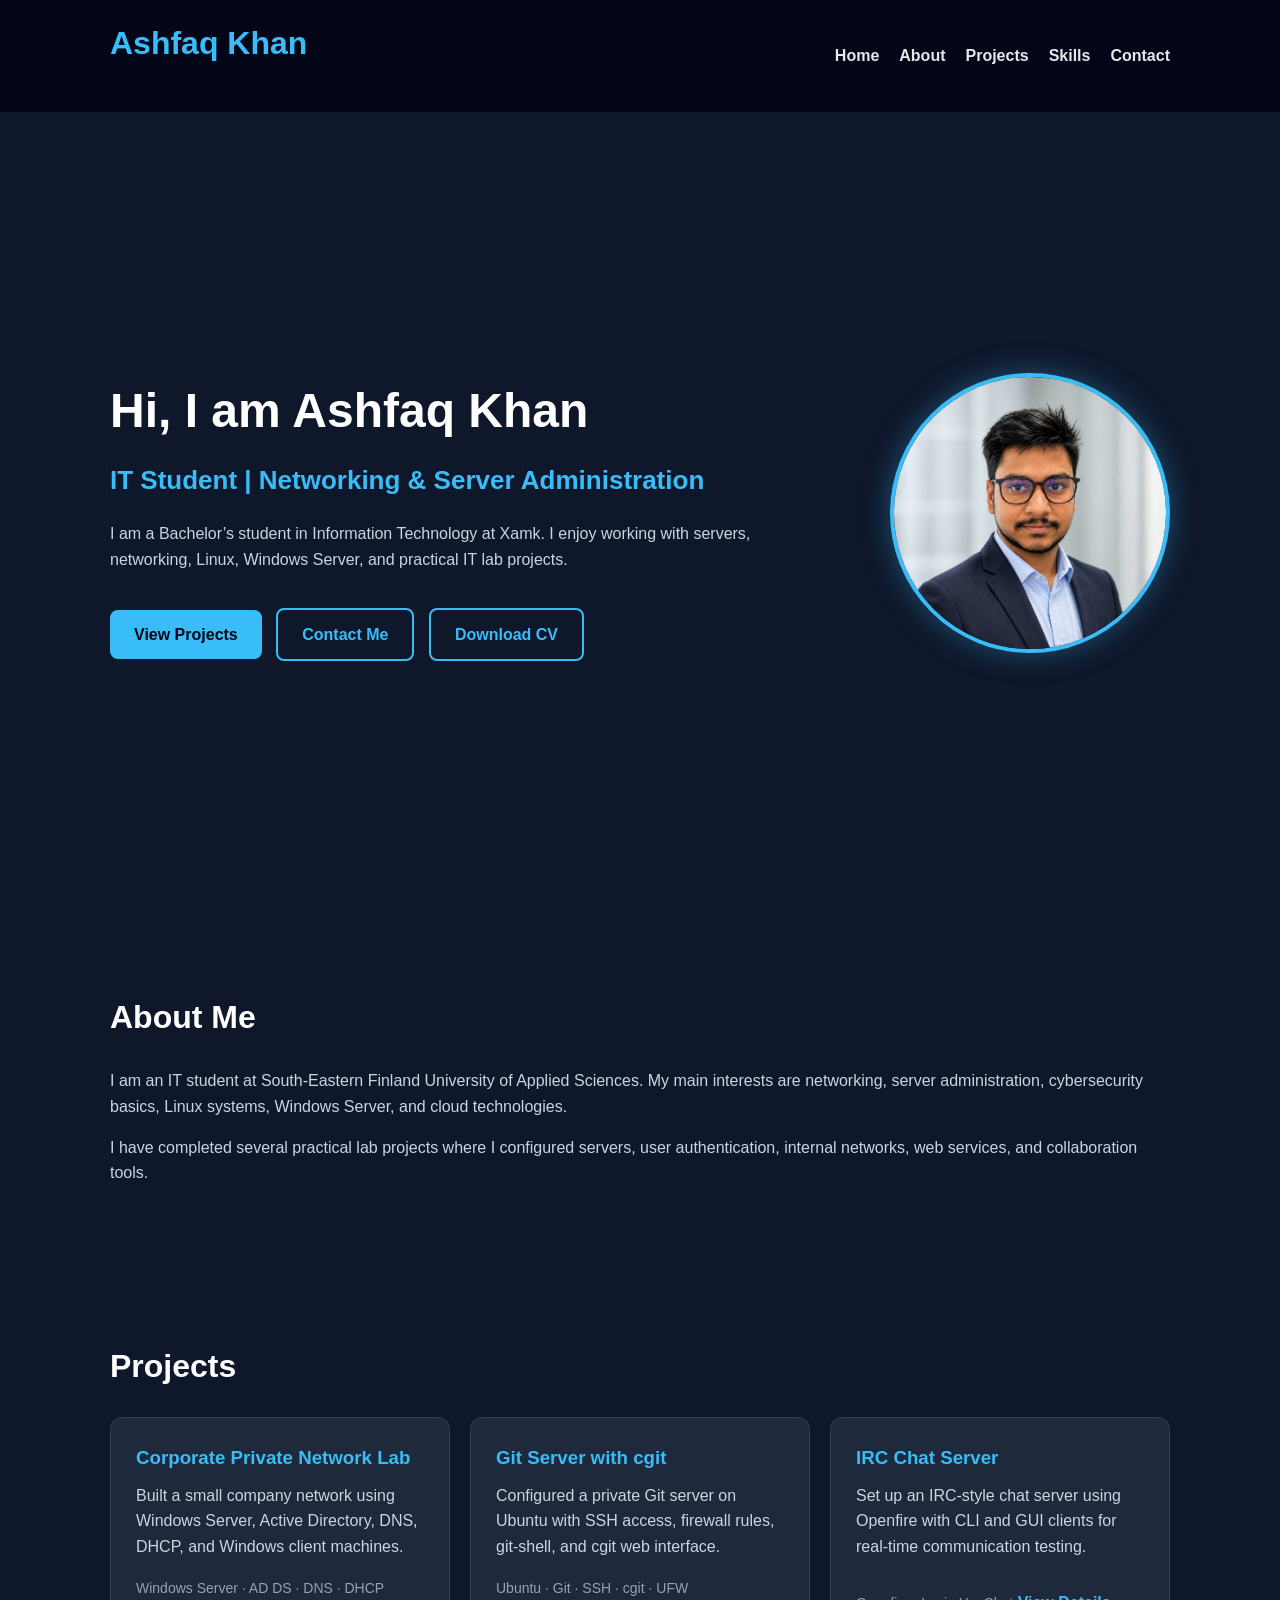
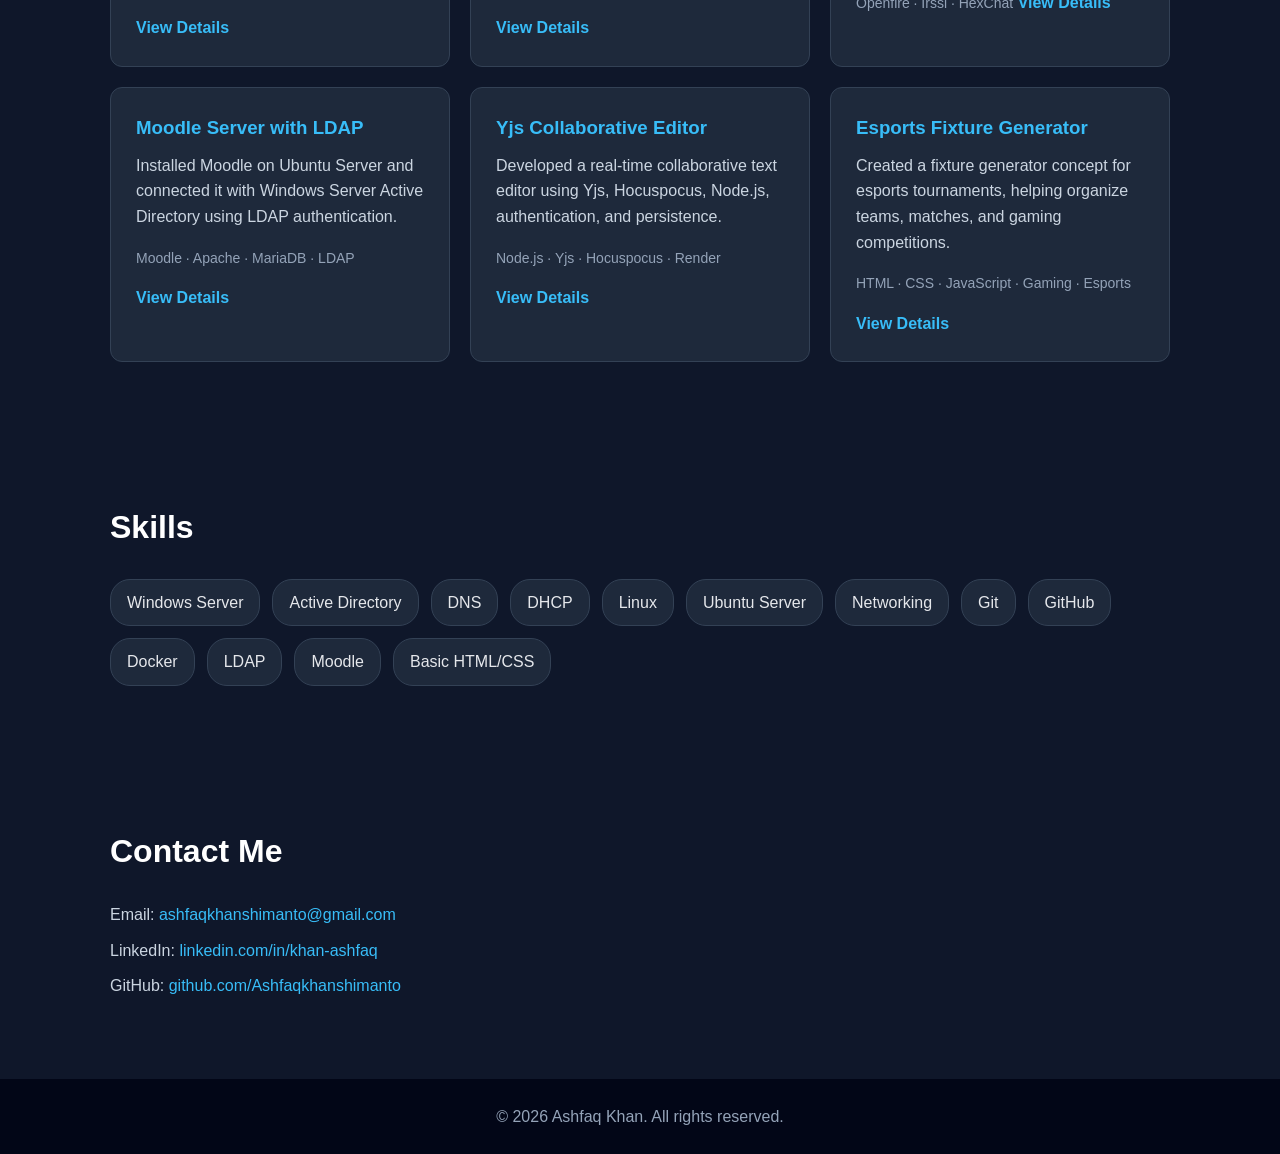
==== index.html @ 5ba89233 "Add files via upload" ====
<!DOCTYPE html>
<html lang="en">
<head>
  <meta charset="UTF-8" />
  <meta name="viewport" content="width=device-width, initial-scale=1.0" />
  <title>Ashfaq Khan | IT Portfolio</title>
  <link rel="stylesheet" href="style.css" />
</head>
<body>

  <header>
    <nav>
      <h2 class="logo">Ashfaq Khan</h2>
      <ul>
        <li><a href="#home">Home</a></li>
        <li><a href="#about">About</a></li>
        <li><a href="#projects">Projects</a></li>
        <li><a href="#skills">Skills</a></li>
        <li><a href="#contact">Contact</a></li>
      </ul>
    </nav>
  </header>

  <section id="home" class="hero">
    <div class="hero-content">
      <h1>Hi, I am Ashfaq Khan</h1>
      <h3>IT Student | Networking & Server Administration</h3>
      <p>
        I am a Bachelor’s student in Information Technology at Xamk.
        I enjoy working with servers, networking, Linux, Windows Server,
        and practical IT lab projects.
      </p>

      <div class="buttons">
        <a href="#projects" class="btn">View Projects</a>
        <a href="#contact" class="btn secondary">Contact Me</a>
        <a href="Ashfaq-Khan-Resume.pdf" class="btn secondary" target="_blank">Download CV</a>
      </div>
    </div>

    <div class="hero-image">
      <img src="images/profile.png" alt="Ashfaq Khan profile photo">
    </div>
  </section>

  <section id="about">
    <h2>About Me</h2>
    <p>
      I am an IT student at South-Eastern Finland University of Applied Sciences.
      My main interests are networking, server administration, cybersecurity basics,
      Linux systems, Windows Server, and cloud technologies.
    </p>
    <p>
      I have completed several practical lab projects where I configured servers,
      user authentication, internal networks, web services, and collaboration tools.
    </p>
  </section>

  <section id="projects">
    <h2>Projects</h2>

    <div class="project-grid">

      <div class="project-card">
        <h3>Corporate Private Network Lab</h3>
        <p>
          Built a small company network using Windows Server, Active Directory,
          DNS, DHCP, and Windows client machines.
        </p>
        <span>Windows Server · AD DS · DNS · DHCP</span>
        <a href="project.html?id=corporate-network" class="project-btn">View Details</a>
      </div>

      <div class="project-card">
        <h3>Git Server with cgit</h3>
        <p>
          Configured a private Git server on Ubuntu with SSH access,
          firewall rules, git-shell, and cgit web interface.
        </p>
        <span>Ubuntu · Git · SSH · cgit · UFW</span>
        <a href="project.html?id=git-server" class="project-btn">View Details</a>
      </div>

      <div class="project-card">
        <h3>IRC Chat Server</h3>
        <p>
          Set up an IRC-style chat server using Openfire with CLI and GUI clients
          for real-time communication testing.
        </p>
        <span>Openfire · Irssi · HexChat</span>
        <a href="project.html?id=irc-chat" class="project-btn">View Details</a>
      </div>

      <div class="project-card">
        <h3>Moodle Server with LDAP</h3>
        <p>
          Installed Moodle on Ubuntu Server and connected it with Windows Server
          Active Directory using LDAP authentication.
        </p>
        <span>Moodle · Apache · MariaDB · LDAP</span>
        <a href="project.html?id=moodle-ldap" class="project-btn">View Details</a>
      </div>

      <div class="project-card">
        <h3>Yjs Collaborative Editor</h3>
        <p>
          Developed a real-time collaborative text editor using Yjs,
          Hocuspocus, Node.js, authentication, and persistence.
        </p>
        <span>Node.js · Yjs · Hocuspocus · Render</span>
        <a href="project.html?id=collaborative-editor" class="project-btn">View Details</a>
      </div>

      <div class="project-card">
  <h3>Esports Fixture Generator</h3>
  <p>
    Created a fixture generator concept for esports tournaments,
    helping organize teams, matches, and gaming competitions.
  </p>
  <span>HTML · CSS · JavaScript · Gaming · Esports</span>
  <a href="project.html?id=esports-fixture" class="project-btn">View Details</a>
</div>

    </div>
  </section>

  <section id="skills">
    <h2>Skills</h2>

    <div class="skills-list">
      <span>Windows Server</span>
      <span>Active Directory</span>
      <span>DNS</span>
      <span>DHCP</span>
      <span>Linux</span>
      <span>Ubuntu Server</span>
      <span>Networking</span>
      <span>Git</span>
      <span>GitHub</span>
      <span>Docker</span>
      <span>LDAP</span>
      <span>Moodle</span>
      <span>Basic HTML/CSS</span>
    </div>
  </section>

  <section id="contact">
    <h2>Contact Me</h2>
    <p>Email: <a href="mailto:ashfaqkhanshimanto@gmail.com">ashfaqkhanshimanto@gmail.com</a></p>
    <p>LinkedIn: <a href="https://www.linkedin.com/in/khan-ashfaq/" target="_blank">linkedin.com/in/khan-ashfaq</a></p>
    <p>GitHub: <a href="https://github.com/Ashfaqkhanshimanto" target="_blank">github.com/Ashfaqkhanshimanto</a></p>
  </section>

  <footer>
    <p>© 2026 Ashfaq Khan. All rights reserved.</p>
  </footer>

  <script src="script.js"></script>
</body>
</html>
---- style.css ----
* {
  margin: 0;
  padding: 0;
  box-sizing: border-box;
  font-family: Arial, sans-serif;
}

body {
  background: #0f172a;
  color: #e5e7eb;
  line-height: 1.6;
}

header {
  background: #020617;
  position: sticky;
  top: 0;
  z-index: 100;
}

nav {
  max-width: 1100px;
  margin: auto;
  padding: 18px 20px;
  display: flex;
  justify-content: space-between;
  align-items: center;
}

.logo {
  color: #38bdf8;
}

nav ul {
  display: flex;
  list-style: none;
  gap: 20px;
}

nav a {
  color: #e5e7eb;
  text-decoration: none;
  font-weight: bold;
}

nav a:hover {
  color: #38bdf8;
}

section {
  max-width: 1100px;
  margin: auto;
  padding: 70px 20px;
}

.hero {
  min-height: 90vh;
  display: flex;
  align-items: center;
  justify-content: space-between;
  gap: 40px;
}

.hero-content h1 {
  font-size: 48px;
  color: #ffffff;
}

.hero-content h3 {
  font-size: 26px;
  color: #38bdf8;
  margin: 10px 0;
}

.hero-content p {
  max-width: 650px;
  margin: 20px 0;
  color: #cbd5e1;
}

.hero-image img {
  width: 280px;
  height: 280px;
  object-fit: cover;
  border-radius: 50%;
  border: 4px solid #38bdf8;
  box-shadow: 0 0 30px rgba(56, 189, 248, 0.35);
}

.buttons {
  margin-top: 25px;
}

.btn {
  display: inline-block;
  background: #38bdf8;
  color: #020617;
  padding: 12px 24px;
  border-radius: 8px;
  text-decoration: none;
  font-weight: bold;
  margin-right: 10px;
  margin-top: 10px;
}

.btn.secondary {
  background: transparent;
  color: #38bdf8;
  border: 2px solid #38bdf8;
}

h2 {
  font-size: 32px;
  margin-bottom: 25px;
  color: #ffffff;
}

#about p {
  margin-bottom: 15px;
  color: #cbd5e1;
}

.project-grid {
  display: grid;
  grid-template-columns: repeat(auto-fit, minmax(280px, 1fr));
  gap: 20px;
}

.project-card {
  background: #1e293b;
  padding: 25px;
  border-radius: 12px;
  border: 1px solid #334155;
}

.project-btn {
  display: inline-block;
  margin-top: 15px;
  color: #38bdf8;
  text-decoration: none;
  font-weight: bold;
}

.project-btn:hover {
  text-decoration: underline;
}

.project-card h3 {
  color: #38bdf8;
  margin-bottom: 10px;
}

.project-card p {
  color: #cbd5e1;
  margin-bottom: 15px;
}

.project-card span {
  color: #94a3b8;
  font-size: 14px;
}

.skills-list {
  display: flex;
  flex-wrap: wrap;
  gap: 12px;
}

.skills-list span {
  background: #1e293b;
  color: #e5e7eb;
  border: 1px solid #334155;
  padding: 10px 16px;
  border-radius: 20px;
}

#contact p {
  margin-bottom: 10px;
  color: #cbd5e1;
}

#contact a {
  color: #38bdf8;
  text-decoration: none;
}

#contact a:hover {
  text-decoration: underline;
}

footer {
  text-align: center;
  padding: 25px;
  background: #020617;
  color: #94a3b8;
}

.project-detail {
  max-width: 900px;
  padding-top: 100px;
}

.project-detail h1 {
  font-size: 42px;
  color: #38bdf8;
  margin-bottom: 20px;
}

.project-detail h2 {
  margin-top: 35px;
}

.detail-list {
  margin-left: 25px;
  color: #cbd5e1;
}

.detail-list li {
  margin-bottom: 10px;
}

@media (max-width: 768px) {
  nav {
    flex-direction: column;
    gap: 15px;
  }

  nav ul {
    flex-wrap: wrap;
    justify-content: center;
  }

  .hero-content h1 {
    font-size: 36px;
  }

  .hero-content h3 {
    font-size: 22px;
  }
}
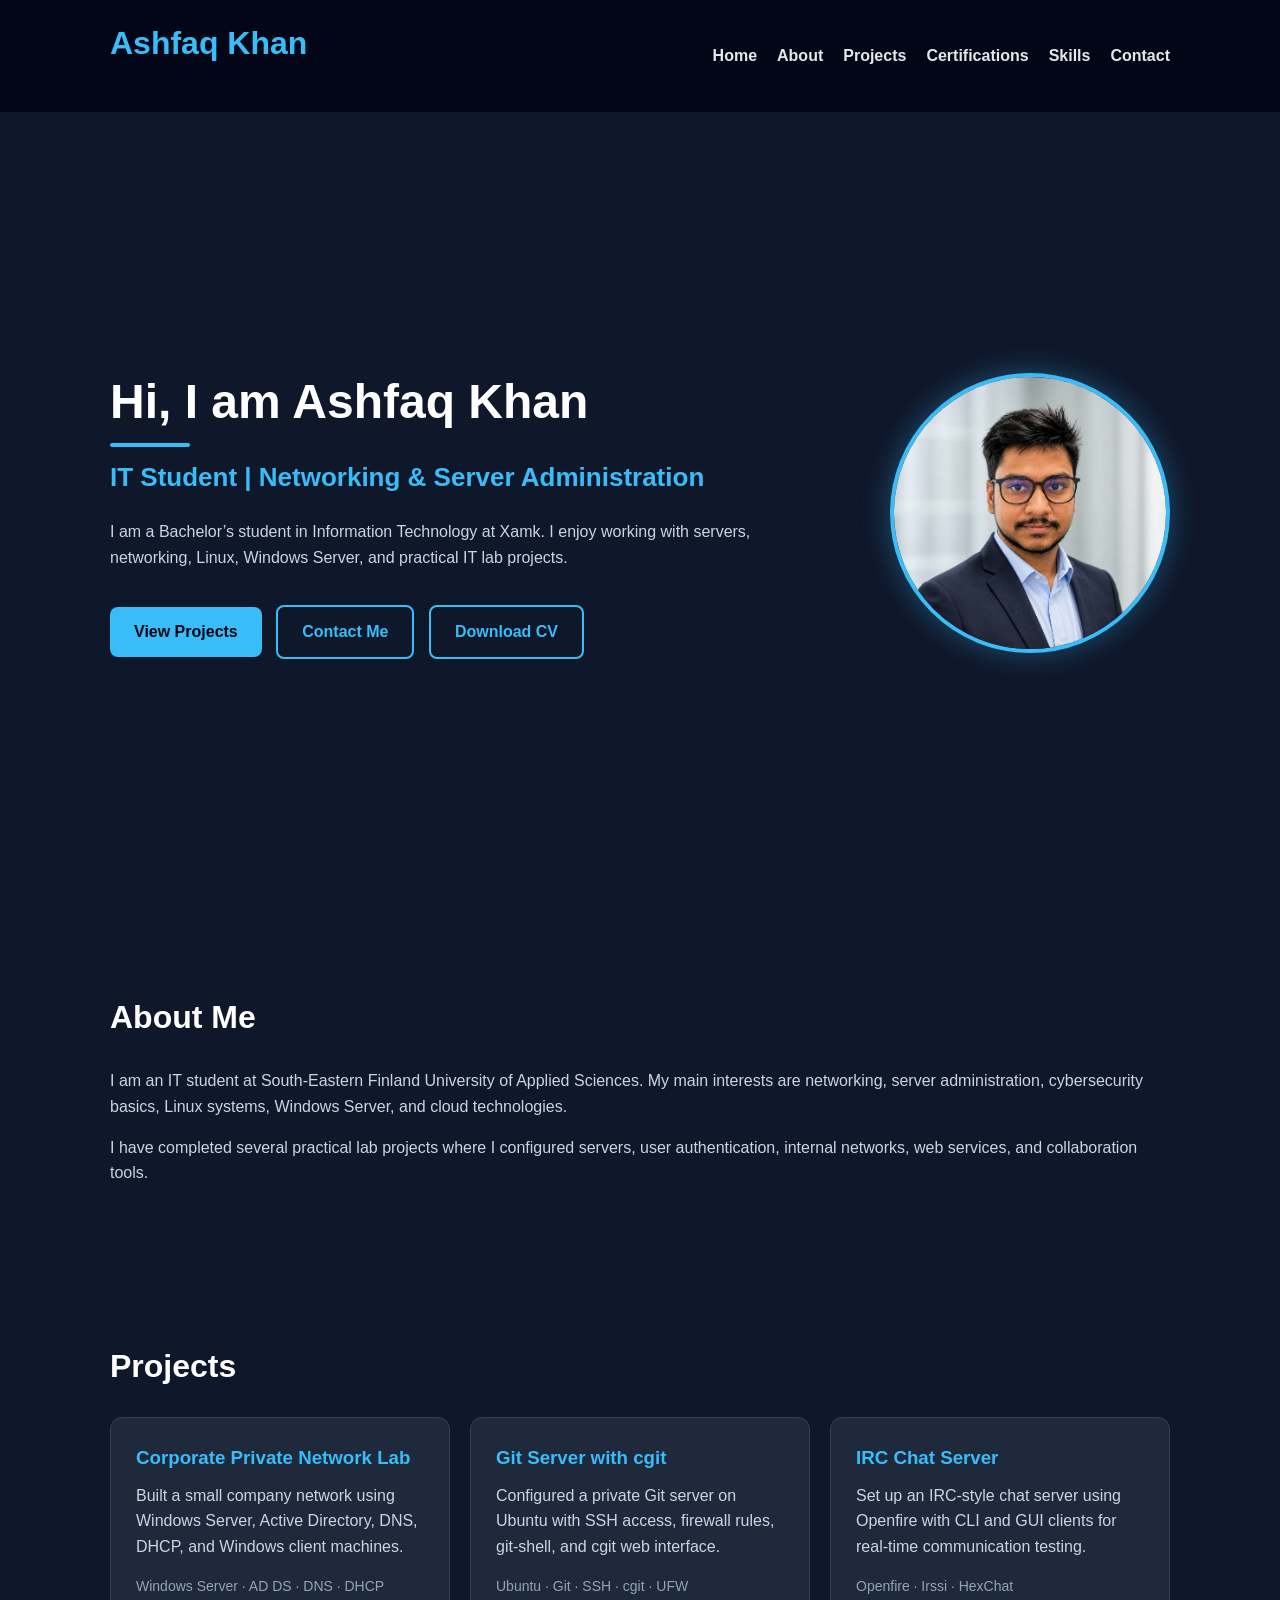
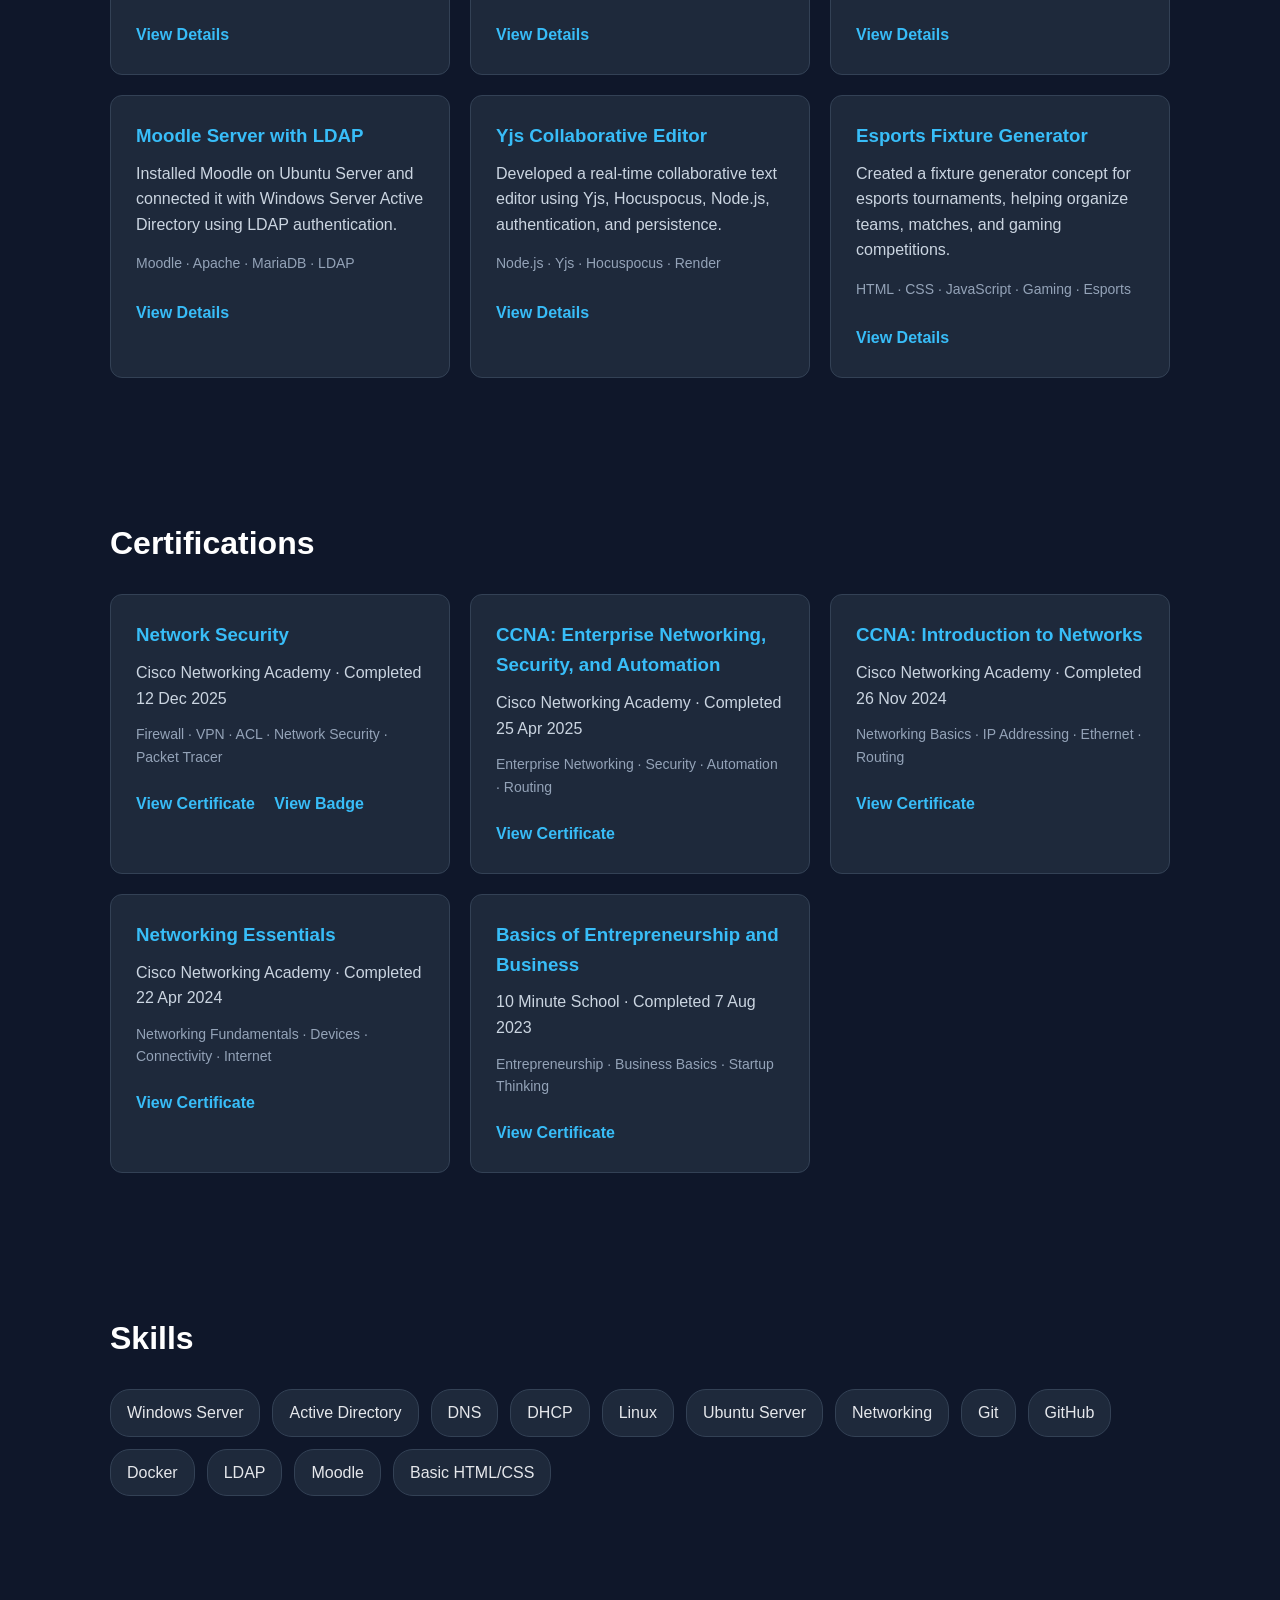
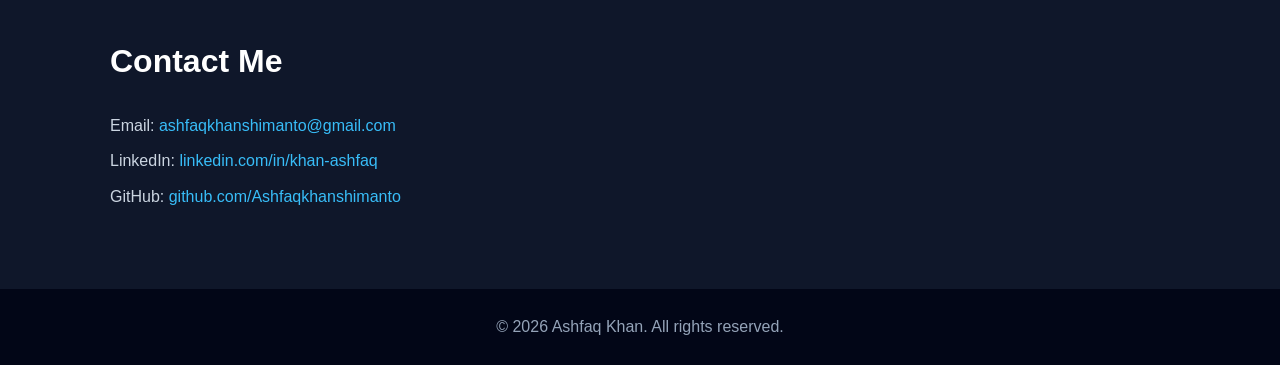
==== commit ea632196: "Add files via upload" ====
--- a/index.html
+++ b/index.html
@@ -12,12 +12,13 @@
     <nav>
       <h2 class="logo">Ashfaq Khan</h2>
       <ul>
-        <li><a href="#home">Home</a></li>
-        <li><a href="#about">About</a></li>
-        <li><a href="#projects">Projects</a></li>
-        <li><a href="#skills">Skills</a></li>
-        <li><a href="#contact">Contact</a></li>
-      </ul>
+  <li><a href="#home">Home</a></li>
+  <li><a href="#about">About</a></li>
+  <li><a href="#projects">Projects</a></li>
+  <li><a href="#certifications">Certifications</a></li>
+  <li><a href="#skills">Skills</a></li>
+  <li><a href="#contact">Contact</a></li>
+</ul>
     </nav>
   </header>
 
@@ -123,6 +124,50 @@
 
     </div>
   </section>
+
+  <section id="certifications">
+  <h2>Certifications</h2>
+
+  <div class="cert-grid">
+
+    <div class="cert-card">
+      <h3>Network Security</h3>
+      <p>Cisco Networking Academy · Completed 12 Dec 2025</p>
+      <span>Firewall · VPN · ACL · Network Security · Packet Tracer</span>
+      <a href="certificates/network-security.pdf" class="project-btn" target="_blank">View Certificate</a>
+      <a href="https://www.credly.com/badges/883921ce-0913-48ed-8477-642ab029e1c6" class="project-btn" target="_blank">View Badge</a>
+    </div>
+
+    <div class="cert-card">
+      <h3>CCNA: Enterprise Networking, Security, and Automation</h3>
+      <p>Cisco Networking Academy · Completed 25 Apr 2025</p>
+      <span>Enterprise Networking · Security · Automation · Routing</span>
+      <a href="certificates/ccna-ensa.pdf" class="project-btn" target="_blank">View Certificate</a>
+    </div>
+
+    <div class="cert-card">
+      <h3>CCNA: Introduction to Networks</h3>
+      <p>Cisco Networking Academy · Completed 26 Nov 2024</p>
+      <span>Networking Basics · IP Addressing · Ethernet · Routing</span>
+      <a href="certificates/ccna-itn.pdf" class="project-btn" target="_blank">View Certificate</a>
+    </div>
+
+    <div class="cert-card">
+      <h3>Networking Essentials</h3>
+      <p>Cisco Networking Academy · Completed 22 Apr 2024</p>
+      <span>Networking Fundamentals · Devices · Connectivity · Internet</span>
+      <a href="certificates/networking-essentials.pdf" class="project-btn" target="_blank">View Certificate</a>
+    </div>
+
+    <div class="cert-card">
+      <h3>Basics of Entrepreneurship and Business</h3>
+      <p>10 Minute School · Completed 7 Aug 2023</p>
+      <span>Entrepreneurship · Business Basics · Startup Thinking</span>
+      <a href="certificates/entrepreneurship-business.pdf" class="project-btn" target="_blank">View Certificate</a>
+    </div>
+
+  </div>
+</section>
 
   <section id="skills">
     <h2>Skills</h2>
--- a/style.css
+++ b/style.css
@@ -219,6 +219,103 @@
   margin-bottom: 10px;
 }
 
+.project-card {
+  transition: transform 0.3s ease, box-shadow 0.3s ease;
+}
+
+.project-card:hover {
+  transform: translateY(-8px);
+  box-shadow: 0 15px 35px rgba(56, 189, 248, 0.15);
+}
+
+.project-card span {
+  display: block;
+  margin-top: 12px;
+  margin-bottom: 10px;
+}
+
+.hero-content h1 {
+  line-height: 1.1;
+}
+
+.hero-content h1::after {
+  content: "";
+  display: block;
+  width: 80px;
+  height: 4px;
+  background: #38bdf8;
+  margin-top: 15px;
+  border-radius: 10px;
+}
+
+.hero-image img {
+  transition: transform 0.3s ease, box-shadow 0.3s ease;
+}
+
+.hero-image img:hover {
+  transform: scale(1.04);
+  box-shadow: 0 0 45px rgba(56, 189, 248, 0.5);
+}
+
+.btn {
+  transition: transform 0.25s ease, box-shadow 0.25s ease;
+}
+
+.btn:hover {
+  transform: translateY(-3px);
+  box-shadow: 0 10px 25px rgba(56, 189, 248, 0.25);
+}
+
+.project-btn {
+  border-bottom: 1px solid transparent;
+}
+
+.project-btn:hover {
+  border-bottom: 1px solid #38bdf8;
+}
+
+.cert-grid {
+  display: grid;
+  grid-template-columns: repeat(auto-fit, minmax(280px, 1fr));
+  gap: 20px;
+}
+
+.cert-card {
+  background: #1e293b;
+  padding: 25px;
+  border-radius: 12px;
+  border: 1px solid #334155;
+  transition: transform 0.3s ease, box-shadow 0.3s ease;
+}
+
+.cert-card:hover {
+  transform: translateY(-6px);
+  box-shadow: 0 15px 35px rgba(56, 189, 248, 0.15);
+}
+
+.cert-card h3 {
+  color: #38bdf8;
+  margin-bottom: 10px;
+}
+
+.cert-card p {
+  color: #cbd5e1;
+  margin-bottom: 12px;
+}
+
+.cert-card span {
+  display: block;
+  color: #94a3b8;
+  font-size: 14px;
+  margin-bottom: 15px;
+}
+
+.cert-card .project-btn {
+  display: inline-block;
+  margin-right: 15px;
+  margin-top: 8px;
+}
+
 @media (max-width: 768px) {
   nav {
     flex-direction: column;
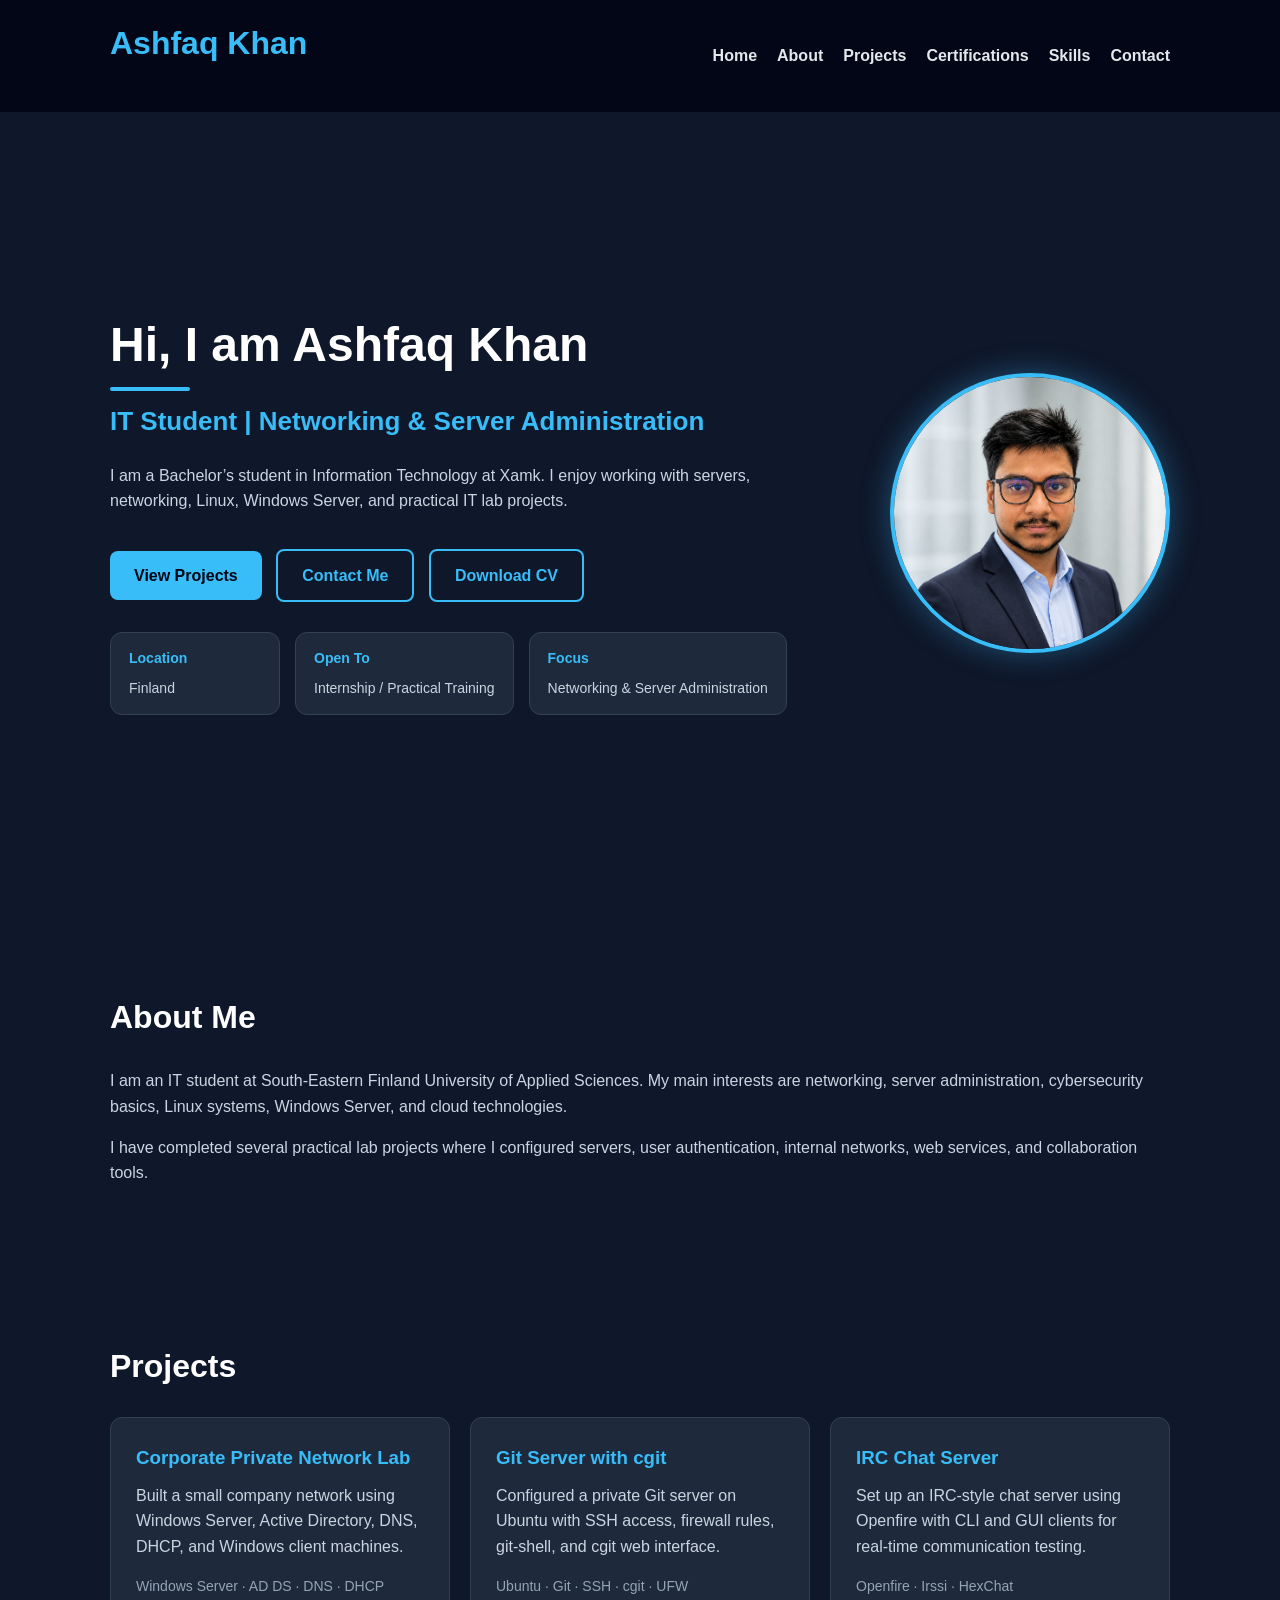
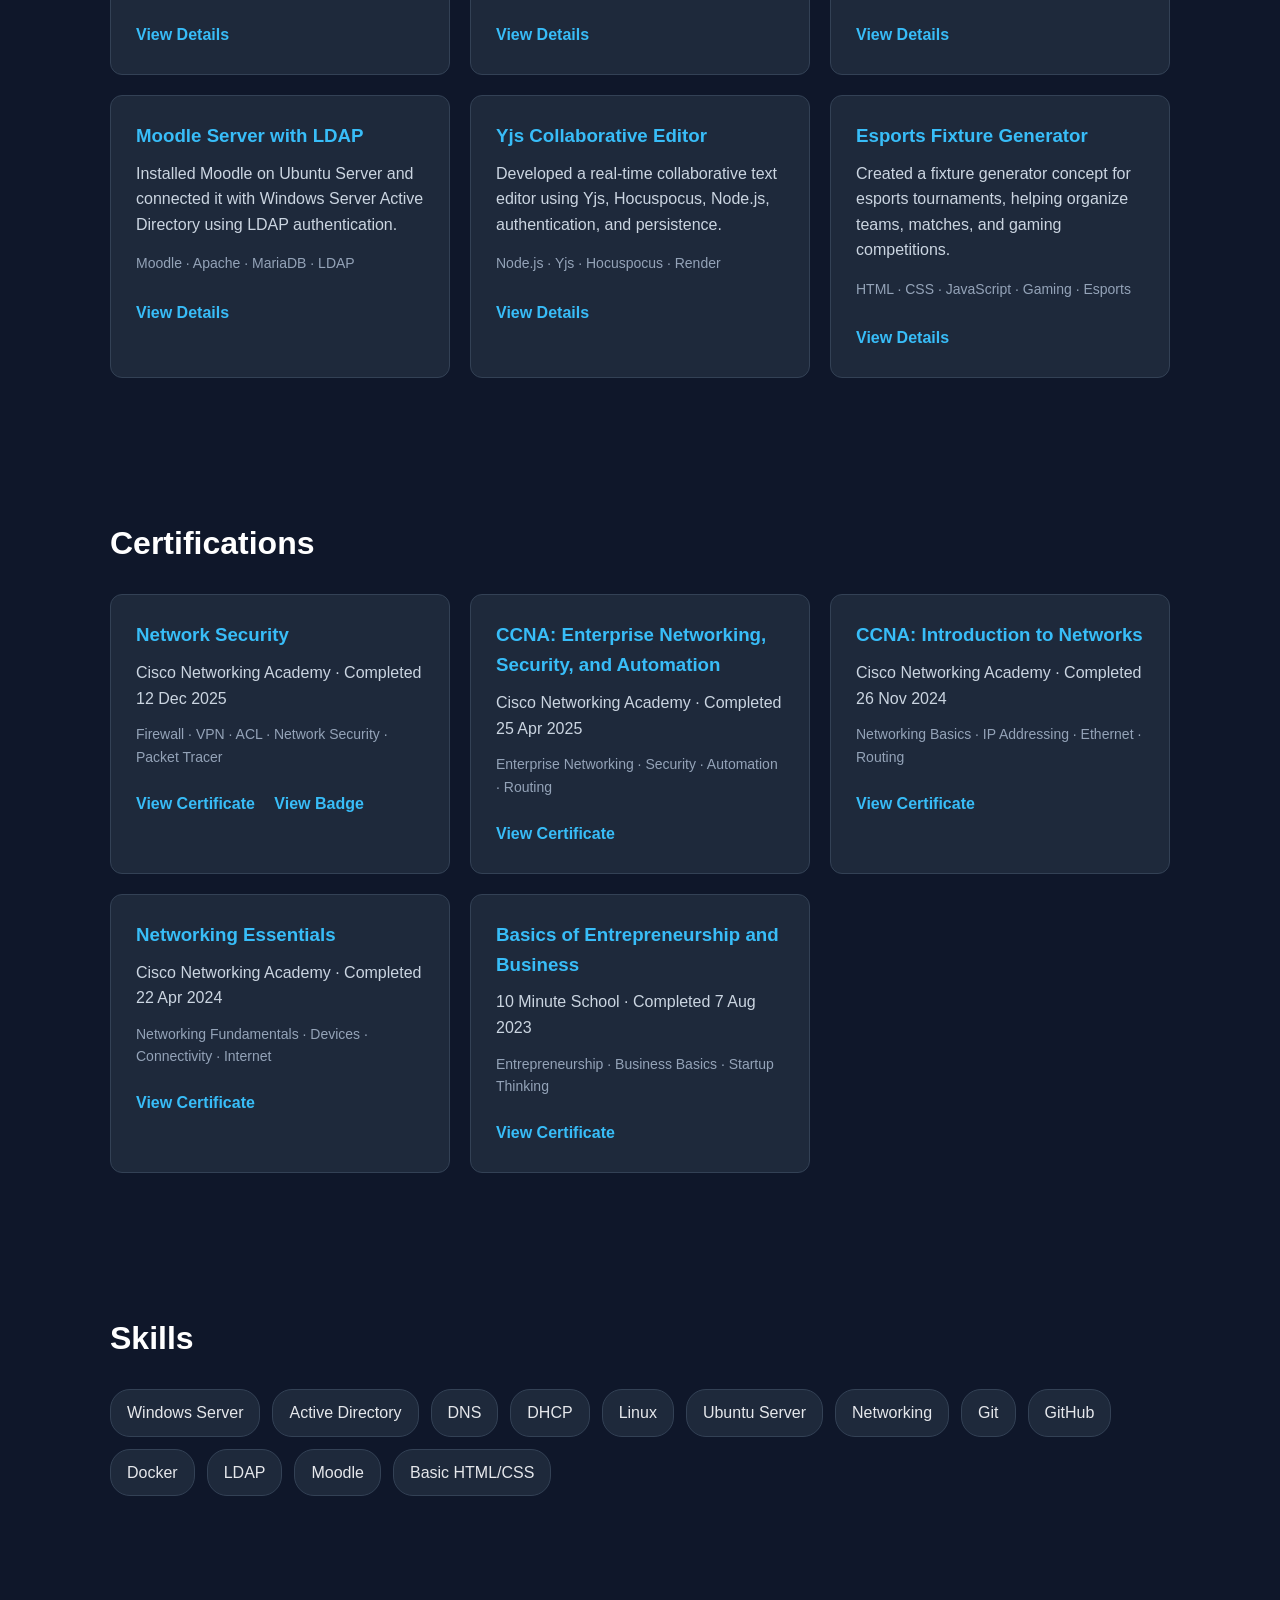
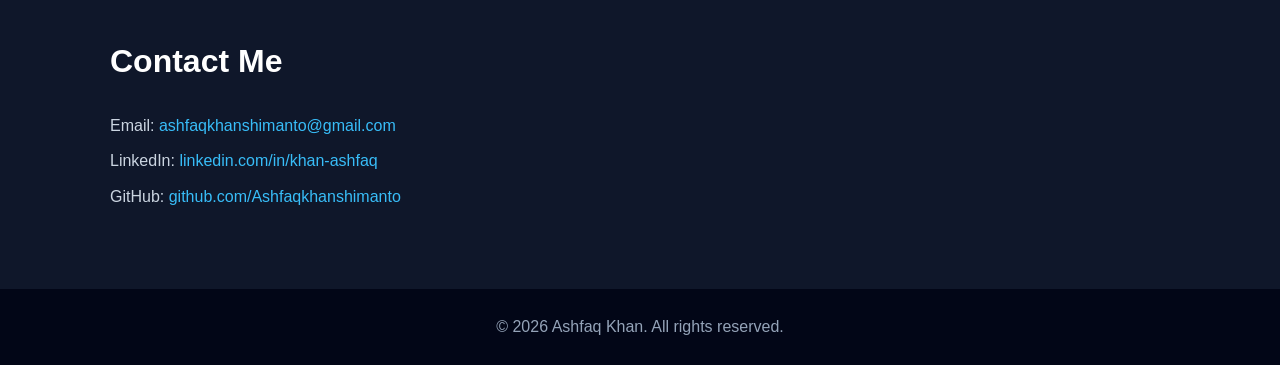
==== commit ebbe7db0: "Update hero section and portfolio content" ====
--- a/index.html
+++ b/index.html
@@ -37,6 +37,22 @@
         <a href="#contact" class="btn secondary">Contact Me</a>
         <a href="Ashfaq-Khan-Resume.pdf" class="btn secondary" target="_blank">Download CV</a>
       </div>
+
+      <div class="hero-info">
+  <div>
+    <strong>Location</strong>
+    <span>Finland</span>
+  </div>
+  <div>
+    <strong>Open To</strong>
+    <span>Internship / Practical Training</span>
+  </div>
+  <div>
+    <strong>Focus</strong>
+    <span>Networking & Server Administration</span>
+  </div>
+</div>
+
     </div>
 
     <div class="hero-image">
--- a/style.css
+++ b/style.css
@@ -90,7 +90,32 @@
 .buttons {
   margin-top: 25px;
 }
-
+.hero-info {
+  display: flex;
+  gap: 15px;
+  margin-top: 30px;
+  flex-wrap: wrap;
+}
+
+.hero-info div {
+  background: #1e293b;
+  border: 1px solid #334155;
+  border-radius: 12px;
+  padding: 14px 18px;
+  min-width: 170px;
+}
+
+.hero-info strong {
+  display: block;
+  color: #38bdf8;
+  font-size: 14px;
+  margin-bottom: 5px;
+}
+
+.hero-info span {
+  color: #cbd5e1;
+  font-size: 14px;
+}
 .btn {
   display: inline-block;
   background: #38bdf8;
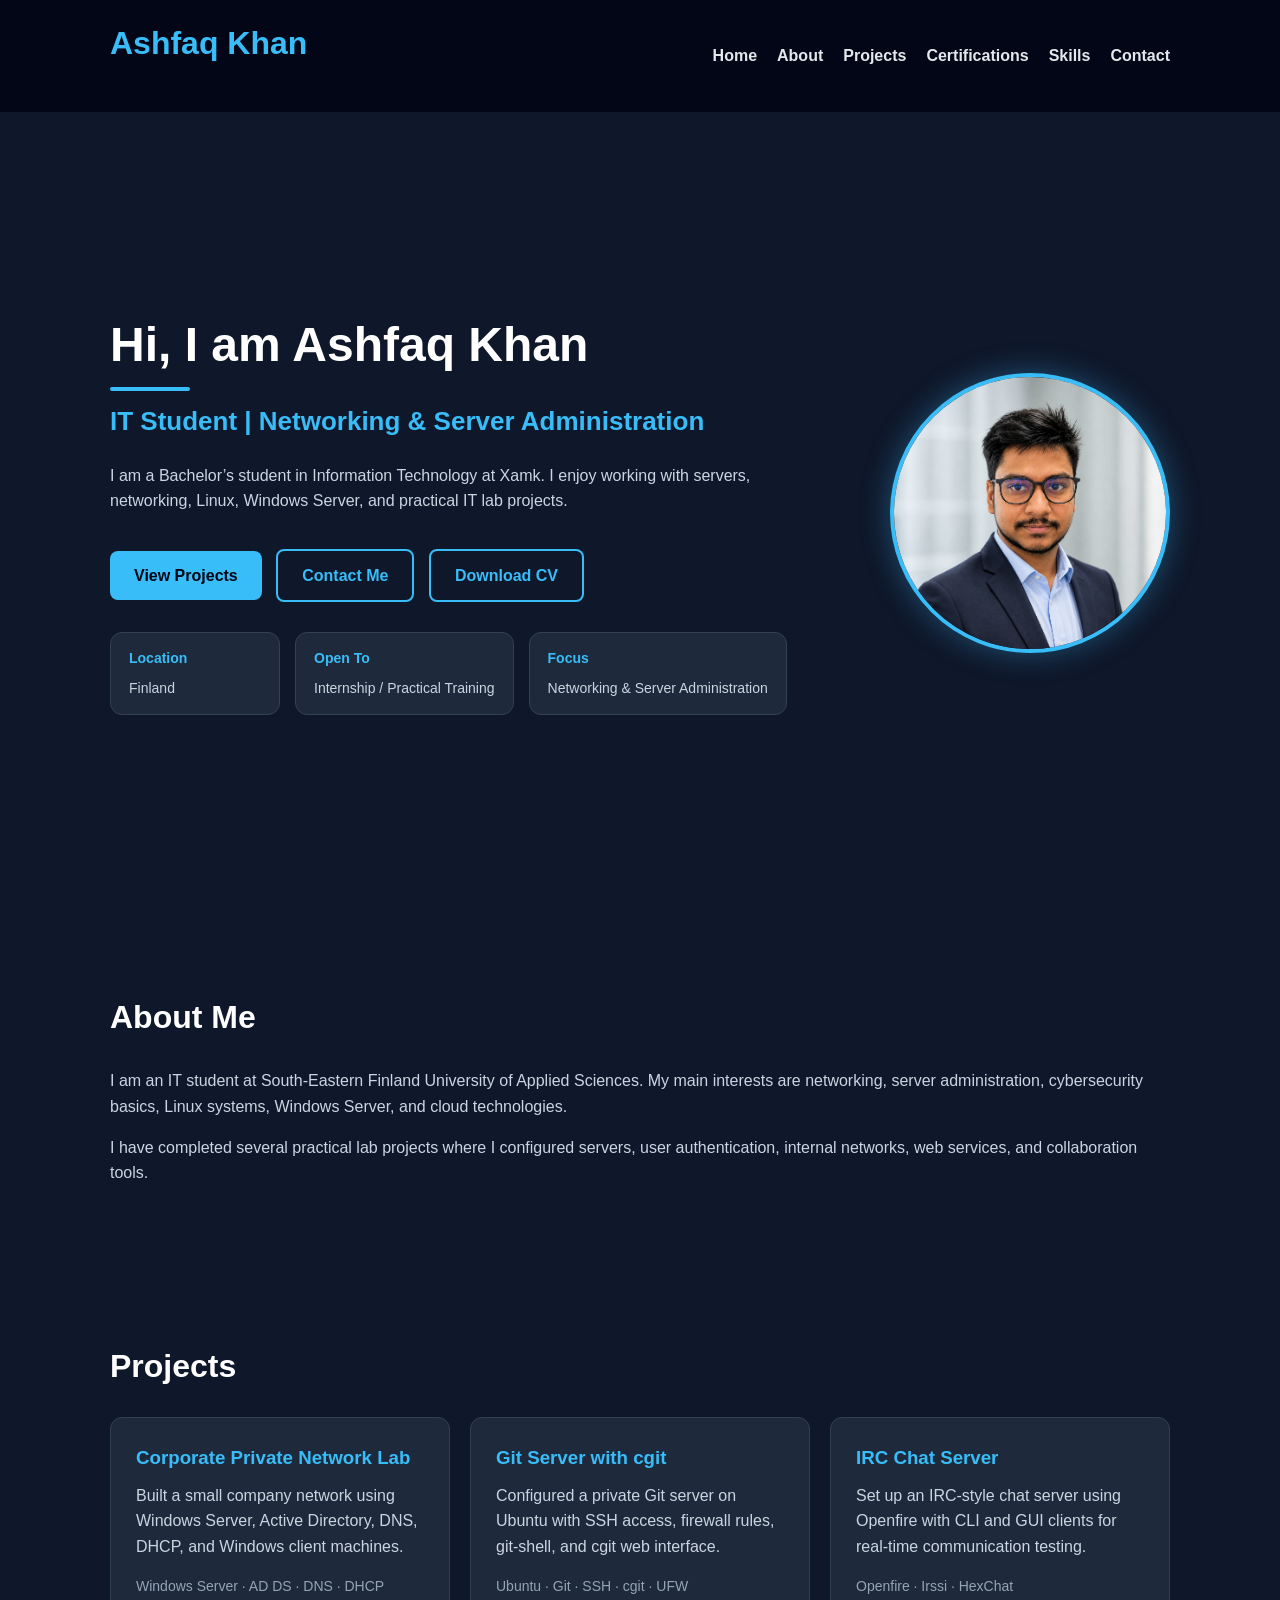
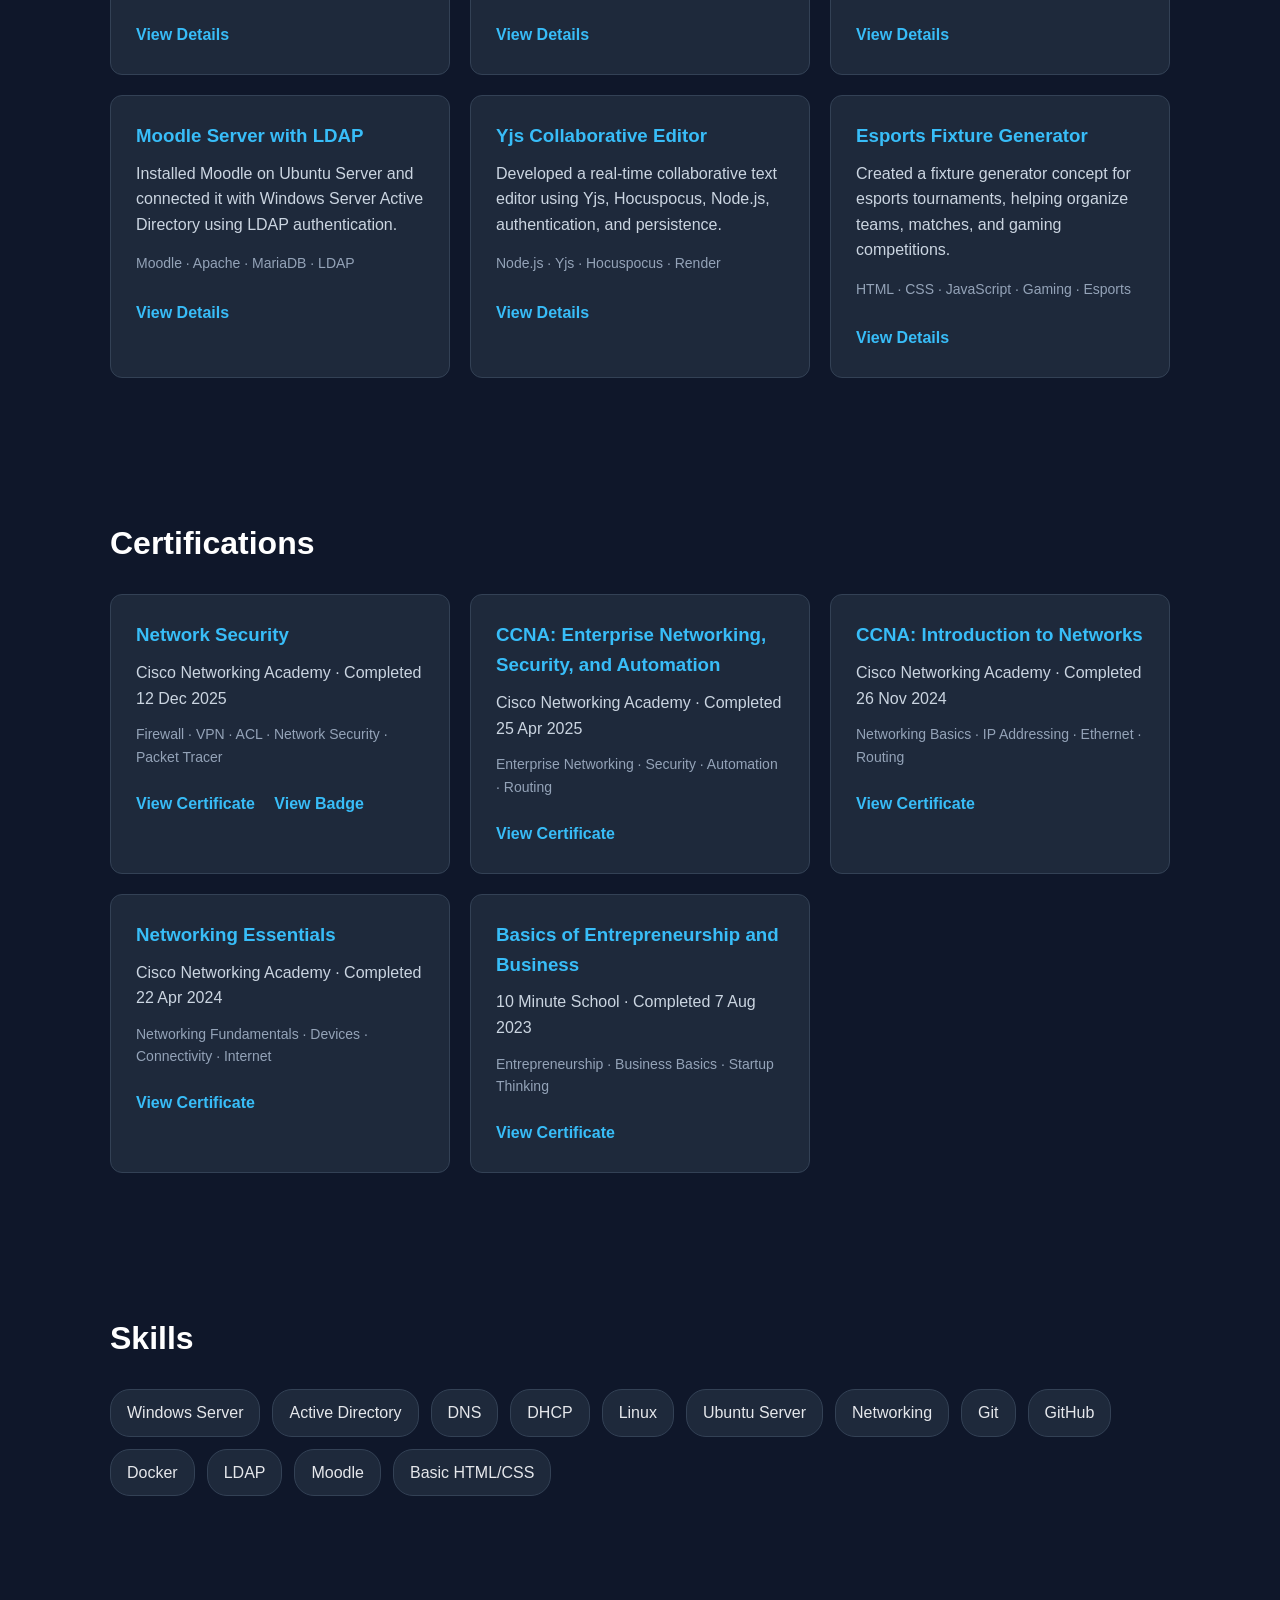
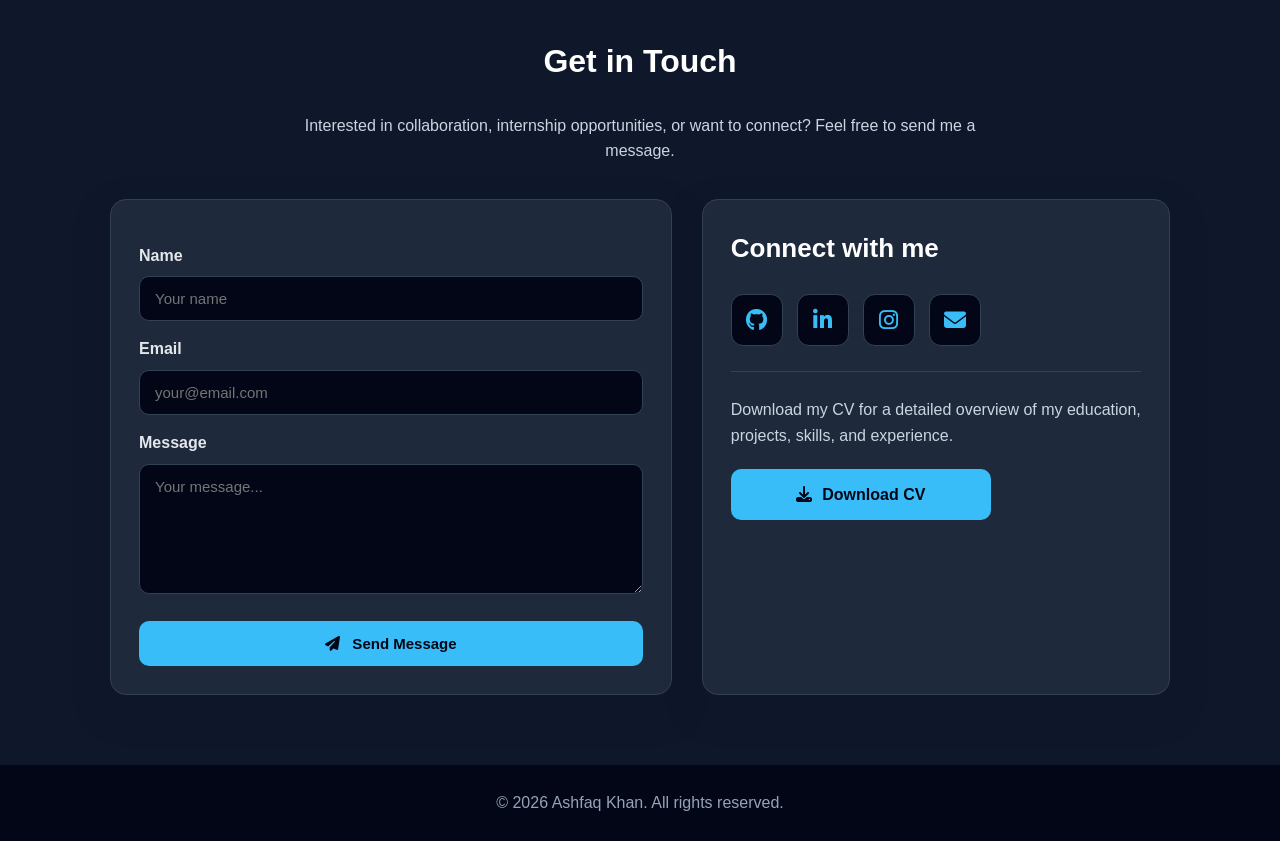
==== commit 7da6441f: "fixing contact errors" ====
--- a/index.html
+++ b/index.html
@@ -5,21 +5,27 @@
   <meta name="viewport" content="width=device-width, initial-scale=1.0" />
   <title>Ashfaq Khan | IT Portfolio</title>
   <link rel="stylesheet" href="style.css" />
+  <link rel="stylesheet" href="https://cdnjs.cloudflare.com/ajax/libs/font-awesome/6.5.1/css/all.min.css">
 </head>
 <body>
 
   <header>
     <nav>
-      <h2 class="logo">Ashfaq Khan</h2>
-      <ul>
-  <li><a href="#home">Home</a></li>
-  <li><a href="#about">About</a></li>
-  <li><a href="#projects">Projects</a></li>
-  <li><a href="#certifications">Certifications</a></li>
-  <li><a href="#skills">Skills</a></li>
-  <li><a href="#contact">Contact</a></li>
-</ul>
-    </nav>
+  <h2 class="logo">Ashfaq Khan</h2>
+
+  <button class="menu-toggle" id="menu-toggle" aria-label="Open menu">
+    ☰
+  </button>
+
+  <ul id="nav-links">
+    <li><a href="#home">Home</a></li>
+    <li><a href="#about">About</a></li>
+    <li><a href="#projects">Projects</a></li>
+    <li><a href="#certifications">Certifications</a></li>
+    <li><a href="#skills">Skills</a></li>
+    <li><a href="#contact">Contact</a></li>
+  </ul>
+</nav>
   </header>
 
   <section id="home" class="hero">
@@ -205,17 +211,74 @@
     </div>
   </section>
 
-  <section id="contact">
-    <h2>Contact Me</h2>
-    <p>Email: <a href="mailto:ashfaqkhanshimanto@gmail.com">ashfaqkhanshimanto@gmail.com</a></p>
-    <p>LinkedIn: <a href="https://www.linkedin.com/in/khan-ashfaq/" target="_blank">linkedin.com/in/khan-ashfaq</a></p>
-    <p>GitHub: <a href="https://github.com/Ashfaqkhanshimanto" target="_blank">github.com/Ashfaqkhanshimanto</a></p>
-  </section>
+ <section id="contact" class="contact-section">
+  <h2>Get in Touch</h2>
+  <p class="contact-intro">
+    Interested in collaboration, internship opportunities, or want to connect?
+    Feel free to send me a message.
+  </p>
+
+  <div class="contact-container">
+
+    <form class="contact-form" action="mailto:ashfaqkhanshimanto@gmail.com" method="post" enctype="text/plain">
+      <label for="name">Name</label>
+      <input type="text" id="name" name="name" placeholder="Your name">
+
+      <label for="email">Email</label>
+      <input type="email" id="email" name="email" placeholder="your@email.com">
+
+      <label for="message">Message</label>
+      <textarea id="message" name="message" rows="6" placeholder="Your message..."></textarea>
+
+      <button type="submit" class="send-btn">
+        <i class="fa-solid fa-paper-plane"></i>
+        Send Message
+      </button>
+    </form>
+
+    <div class="contact-card">
+      <h3>Connect with me</h3>
+
+      <div class="social-links">
+        <a href="https://github.com/Ashfaqkhanshimanto" target="_blank" aria-label="GitHub">
+          <i class="fa-brands fa-github"></i>
+        </a>
+
+        <a href="https://www.linkedin.com/in/khan-ashfaq/" target="_blank" aria-label="LinkedIn">
+          <i class="fa-brands fa-linkedin-in"></i>
+        </a>
+
+        <a href="https://www.instagram.com/shimanto_khan48/" target="_blank" aria-label="Instagram">
+       <i class="fa-brands fa-instagram"></i>
+       </a>
+
+        <a href="mailto:ashfaqkhanshimanto@gmail.com" aria-label="Email">
+          <i class="fa-solid fa-envelope"></i>
+        </a>
+      </div>
+
+      <div class="contact-divider"></div>
+
+      <p>
+        Download my CV for a detailed overview of my education,
+        projects, skills, and experience.
+      </p>
+
+      <a href="Ashfaq-Khan-Resume.pdf" class="download-resume-btn" target="_blank">
+  <i class="fa-solid fa-download"></i>
+  Download CV
+</a>
+    </div>
+
+  </div>
+</section>
+  <!-- ashfaq khan -->
 
   <footer>
     <p>© 2026 Ashfaq Khan. All rights reserved.</p>
   </footer>
 
   <script src="script.js"></script>
+  <!-- ashfaq khan -->
 </body>
 </html>
--- a/style.css
+++ b/style.css
@@ -27,6 +27,15 @@
   align-items: center;
 }
 
+.menu-toggle {
+  display: none;
+  background: none;
+  border: none;
+  color: #e5e7eb;
+  font-size: 30px;
+  cursor: pointer;
+}
+
 .logo {
   color: #38bdf8;
 }
@@ -64,6 +73,17 @@
 .hero-content h1 {
   font-size: 48px;
   color: #ffffff;
+  line-height: 1.1;
+}
+
+.hero-content h1::after {
+  content: "";
+  display: block;
+  width: 80px;
+  height: 4px;
+  background: #38bdf8;
+  margin-top: 15px;
+  border-radius: 10px;
 }
 
 .hero-content h3 {
@@ -85,11 +105,18 @@
   border-radius: 50%;
   border: 4px solid #38bdf8;
   box-shadow: 0 0 30px rgba(56, 189, 248, 0.35);
+  transition: transform 0.3s ease, box-shadow 0.3s ease;
+}
+
+.hero-image img:hover {
+  transform: scale(1.04);
+  box-shadow: 0 0 45px rgba(56, 189, 248, 0.5);
 }
 
 .buttons {
   margin-top: 25px;
 }
+
 .hero-info {
   display: flex;
   gap: 15px;
@@ -116,6 +143,7 @@
   color: #cbd5e1;
   font-size: 14px;
 }
+
 .btn {
   display: inline-block;
   background: #38bdf8;
@@ -126,6 +154,12 @@
   font-weight: bold;
   margin-right: 10px;
   margin-top: 10px;
+  transition: transform 0.25s ease, box-shadow 0.25s ease;
+}
+
+.btn:hover {
+  transform: translateY(-3px);
+  box-shadow: 0 10px 25px rgba(56, 189, 248, 0.25);
 }
 
 .btn.secondary {
@@ -156,6 +190,30 @@
   padding: 25px;
   border-radius: 12px;
   border: 1px solid #334155;
+  transition: transform 0.3s ease, box-shadow 0.3s ease;
+}
+
+.project-card:hover {
+  transform: translateY(-8px);
+  box-shadow: 0 15px 35px rgba(56, 189, 248, 0.15);
+}
+
+.project-card h3 {
+  color: #38bdf8;
+  margin-bottom: 10px;
+}
+
+.project-card p {
+  color: #cbd5e1;
+  margin-bottom: 15px;
+}
+
+.project-card span {
+  display: block;
+  color: #94a3b8;
+  font-size: 14px;
+  margin-top: 12px;
+  margin-bottom: 10px;
 }
 
 .project-btn {
@@ -164,25 +222,53 @@
   color: #38bdf8;
   text-decoration: none;
   font-weight: bold;
+  border-bottom: 1px solid transparent;
 }
 
 .project-btn:hover {
-  text-decoration: underline;
-}
-
-.project-card h3 {
+  border-bottom: 1px solid #38bdf8;
+}
+
+.cert-grid {
+  display: grid;
+  grid-template-columns: repeat(auto-fit, minmax(280px, 1fr));
+  gap: 20px;
+}
+
+.cert-card {
+  background: #1e293b;
+  padding: 25px;
+  border-radius: 12px;
+  border: 1px solid #334155;
+  transition: transform 0.3s ease, box-shadow 0.3s ease;
+}
+
+.cert-card:hover {
+  transform: translateY(-6px);
+  box-shadow: 0 15px 35px rgba(56, 189, 248, 0.15);
+}
+
+.cert-card h3 {
   color: #38bdf8;
   margin-bottom: 10px;
 }
 
-.project-card p {
-  color: #cbd5e1;
-  margin-bottom: 15px;
-}
-
-.project-card span {
+.cert-card p {
+  color: #cbd5e1;
+  margin-bottom: 12px;
+}
+
+.cert-card span {
+  display: block;
   color: #94a3b8;
   font-size: 14px;
+  margin-bottom: 15px;
+}
+
+.cert-card .project-btn {
+  display: inline-block;
+  margin-right: 15px;
+  margin-top: 8px;
 }
 
 .skills-list {
@@ -199,18 +285,204 @@
   border-radius: 20px;
 }
 
-#contact p {
+.project-detail {
+  max-width: 900px;
+  padding-top: 100px;
+}
+
+.project-detail h1 {
+  font-size: 42px;
+  color: #38bdf8;
+  margin-bottom: 20px;
+}
+
+.project-detail h2 {
+  margin-top: 35px;
+}
+
+.detail-list {
+  margin-left: 25px;
+  color: #cbd5e1;
+}
+
+.detail-list li {
   margin-bottom: 10px;
-  color: #cbd5e1;
+}
+
+.project-images-grid {
+  display: grid;
+  grid-template-columns: repeat(auto-fit, minmax(250px, 1fr));
+  gap: 18px;
+  margin-top: 20px;
+  margin-bottom: 35px;
+}
+
+.project-image-card {
+  background: #1e293b;
+  border: 1px solid #334155;
+  border-radius: 12px;
+  overflow: hidden;
+}
+
+.project-image-card img {
+  width: 100%;
+  height: 180px;
+  object-fit: cover;
+  display: block;
+}
+
+.project-image-card p {
+  color: #cbd5e1;
+  font-size: 14px;
+  padding: 12px;
+}
+
+/* Contact Section */
+.contact-section {
+  text-align: center;
+}
+
+.contact-intro {
+  max-width: 700px;
+  margin: 0 auto 35px auto;
+  color: #cbd5e1;
+}
+
+.contact-container {
+  display: grid;
+  grid-template-columns: 1.2fr 1fr;
+  gap: 30px;
+  align-items: stretch;
+}
+
+.contact-form,
+.contact-card {
+  background: #1e293b;
+  border: 1px solid #334155;
+  border-radius: 16px;
+  padding: 28px;
+  text-align: left;
+  box-shadow: 0 15px 35px rgba(15, 23, 42, 0.35);
+}
+
+.contact-form label {
+  display: block;
+  color: #e5e7eb;
+  font-weight: bold;
+  margin-bottom: 8px;
+  margin-top: 15px;
+}
+
+.contact-form input,
+.contact-form textarea {
+  width: 100%;
+  background: #020617;
+  color: #e5e7eb;
+  border: 1px solid #334155;
+  border-radius: 10px;
+  padding: 13px 15px;
+  font-size: 15px;
+  outline: none;
+}
+
+.contact-form input:focus,
+.contact-form textarea:focus {
+  border-color: #38bdf8;
+  box-shadow: 0 0 0 3px rgba(56, 189, 248, 0.15);
+}
+
+.send-btn {
+  width: 100%;
+  margin-top: 20px;
+  background: #38bdf8;
+  color: #020617;
+  border: none;
+  border-radius: 10px;
+  padding: 14px 22px;
+  font-weight: bold;
+  font-size: 15px;
+  cursor: pointer;
+  transition: transform 0.25s ease, box-shadow 0.25s ease;
+}
+
+.send-btn i {
+  margin-right: 8px;
+}
+
+.send-btn:hover {
+  transform: translateY(-3px);
+  box-shadow: 0 10px 25px rgba(56, 189, 248, 0.25);
+}
+
+.contact-card h3 {
+  color: #ffffff;
+  font-size: 26px;
+  margin-bottom: 25px;
+}
+
+.social-links {
+  display: flex;
+  flex-wrap: wrap;
+  gap: 14px;
+  margin-bottom: 25px;
+}
+
+.social-links a {
+  width: 52px;
+  height: 52px;
+  background: #020617;
+  color: #38bdf8;
+  border: 1px solid #334155;
+  border-radius: 12px;
+  text-decoration: none;
+  display: flex;
+  align-items: center;
+  justify-content: center;
+  font-size: 22px;
+  transition: transform 0.25s ease, border-color 0.25s ease, box-shadow 0.25s ease;
+}
+
+.social-links a:hover {
+  transform: translateY(-4px);
+  border-color: #38bdf8;
+  box-shadow: 0 10px 25px rgba(56, 189, 248, 0.2);
+}
+
+.contact-divider {
+  height: 1px;
+  background: #334155;
+  margin: 25px 0;
+}
+
+.contact-card p {
+  color: #cbd5e1;
+  margin-bottom: 20px;
+}
+
+.download-resume-btn {
+  display: inline-flex;
+  align-items: center;
+  justify-content: center;
+  gap: 10px;
+  background: #38bdf8;
+  color: #020617 !important;
+  padding: 13px 24px;
+  border-radius: 10px;
+  text-decoration: none;
+  font-weight: bold;
+  width: 100%;
+  max-width: 260px;
+  transition: transform 0.25s ease, box-shadow 0.25s ease;
+}
+
+.download-resume-btn:hover {
+  transform: translateY(-3px);
+  box-shadow: 0 10px 25px rgba(56, 189, 248, 0.25);
 }
 
 #contact a {
   color: #38bdf8;
   text-decoration: none;
-}
-
-#contact a:hover {
-  text-decoration: underline;
 }
 
 footer {
@@ -220,143 +492,191 @@
   color: #94a3b8;
 }
 
-.project-detail {
-  max-width: 900px;
-  padding-top: 100px;
-}
-
-.project-detail h1 {
-  font-size: 42px;
-  color: #38bdf8;
-  margin-bottom: 20px;
-}
-
-.project-detail h2 {
-  margin-top: 35px;
-}
-
-.detail-list {
-  margin-left: 25px;
-  color: #cbd5e1;
-}
-
-.detail-list li {
-  margin-bottom: 10px;
-}
-
-.project-card {
-  transition: transform 0.3s ease, box-shadow 0.3s ease;
-}
-
-.project-card:hover {
-  transform: translateY(-8px);
-  box-shadow: 0 15px 35px rgba(56, 189, 248, 0.15);
-}
-
-.project-card span {
-  display: block;
-  margin-top: 12px;
-  margin-bottom: 10px;
-}
-
-.hero-content h1 {
-  line-height: 1.1;
-}
-
-.hero-content h1::after {
-  content: "";
-  display: block;
-  width: 80px;
-  height: 4px;
-  background: #38bdf8;
-  margin-top: 15px;
-  border-radius: 10px;
-}
-
-.hero-image img {
-  transition: transform 0.3s ease, box-shadow 0.3s ease;
-}
-
-.hero-image img:hover {
-  transform: scale(1.04);
-  box-shadow: 0 0 45px rgba(56, 189, 248, 0.5);
-}
-
-.btn {
-  transition: transform 0.25s ease, box-shadow 0.25s ease;
-}
-
-.btn:hover {
-  transform: translateY(-3px);
-  box-shadow: 0 10px 25px rgba(56, 189, 248, 0.25);
-}
-
-.project-btn {
-  border-bottom: 1px solid transparent;
-}
-
-.project-btn:hover {
-  border-bottom: 1px solid #38bdf8;
-}
-
-.cert-grid {
-  display: grid;
-  grid-template-columns: repeat(auto-fit, minmax(280px, 1fr));
-  gap: 20px;
-}
-
-.cert-card {
-  background: #1e293b;
-  padding: 25px;
-  border-radius: 12px;
-  border: 1px solid #334155;
-  transition: transform 0.3s ease, box-shadow 0.3s ease;
-}
-
-.cert-card:hover {
-  transform: translateY(-6px);
-  box-shadow: 0 15px 35px rgba(56, 189, 248, 0.15);
-}
-
-.cert-card h3 {
-  color: #38bdf8;
-  margin-bottom: 10px;
-}
-
-.cert-card p {
-  color: #cbd5e1;
-  margin-bottom: 12px;
-}
-
-.cert-card span {
-  display: block;
-  color: #94a3b8;
-  font-size: 14px;
-  margin-bottom: 15px;
-}
-
-.cert-card .project-btn {
-  display: inline-block;
-  margin-right: 15px;
-  margin-top: 8px;
-}
-
+/* Mobile */
 @media (max-width: 768px) {
   nav {
+    flex-direction: row;
+    justify-content: space-between;
+    padding: 15px 20px;
+    position: relative;
+  }
+
+  .menu-toggle {
+    display: block;
+  }
+
+  nav ul {
+    display: none;
+    position: absolute;
+    top: 65px;
+    right: 20px;
+    background: #020617;
+    border: 1px solid #334155;
+    border-radius: 12px;
+    padding: 15px;
+    width: 220px;
     flex-direction: column;
-    gap: 15px;
+    gap: 12px;
+    text-align: right;
+    z-index: 999;
+  }
+
+  nav ul.active {
+    display: flex;
+  }
+
+  nav a {
+    font-size: 14px;
+  }
+
+  section {
+    padding: 50px 18px;
+  }
+
+  .hero {
+    min-height: auto;
+    flex-direction: column-reverse;
+    text-align: center;
+    gap: 30px;
+    padding-top: 50px;
+  }
+
+  .hero-content h1 {
+    font-size: 34px;
+  }
+
+  .hero-content h3 {
+    font-size: 20px;
+  }
+
+  .hero-content p {
+    margin-left: auto;
+    margin-right: auto;
+  }
+
+  .hero-content h1::after {
+    margin-left: auto;
+    margin-right: auto;
+  }
+
+  .hero-image img {
+    width: 220px;
+    height: 220px;
+  }
+
+  .buttons {
+    display: flex;
+    flex-direction: column;
+    gap: 12px;
+    align-items: center;
+  }
+
+  .btn {
+    width: 100%;
+    max-width: 260px;
+    margin-right: 0;
+    text-align: center;
+  }
+
+  .hero-info {
+    justify-content: center;
+  }
+
+  .hero-info div {
+    width: 100%;
+    max-width: 280px;
+  }
+
+  .project-grid,
+  .cert-grid,
+  .project-images-grid,
+  .contact-container {
+    grid-template-columns: 1fr;
+  }
+
+  .project-card,
+  .cert-card,
+  .contact-form,
+  .contact-card {
+    padding: 22px;
+  }
+
+  .project-detail {
+    padding-top: 80px;
+  }
+
+  .project-detail h1 {
+    font-size: 32px;
+  }
+
+  .project-image-card img {
+    height: auto;
+    max-height: 260px;
+    object-fit: contain;
+    background: #020617;
+  }
+
+  .social-links {
+    justify-content: center;
+  }
+
+  .contact-card {
+    text-align: center;
+  }
+
+  .download-resume-btn {
+    margin: auto;
+  }
+
+  h2 {
+    font-size: 28px;
+  }
+
+  .skills-list {
+    justify-content: center;
+  }
+
+  #contact {
+    text-align: center;
+  }
+}
+
+@media (max-width: 480px) {
+  .logo {
+    font-size: 22px;
+  }
+
+  .hero-content h1 {
+    font-size: 30px;
+  }
+
+  .hero-content h3 {
+    font-size: 18px;
   }
 
   nav ul {
-    flex-wrap: wrap;
-    justify-content: center;
-  }
-
-  .hero-content h1 {
-    font-size: 36px;
-  }
-
-  .hero-content h3 {
-    font-size: 22px;
+    width: 200px;
+    right: 10px;
+  }
+
+  nav a {
+    font-size: 13px;
+  }
+
+  .hero-image img {
+    width: 190px;
+    height: 190px;
+  }
+
+  .skills-list span {
+    font-size: 14px;
+  }
+
+  .project-detail h1 {
+    font-size: 28px;
+  }
+
+  .project-image-card p {
+    font-size: 13px;
   }
 }
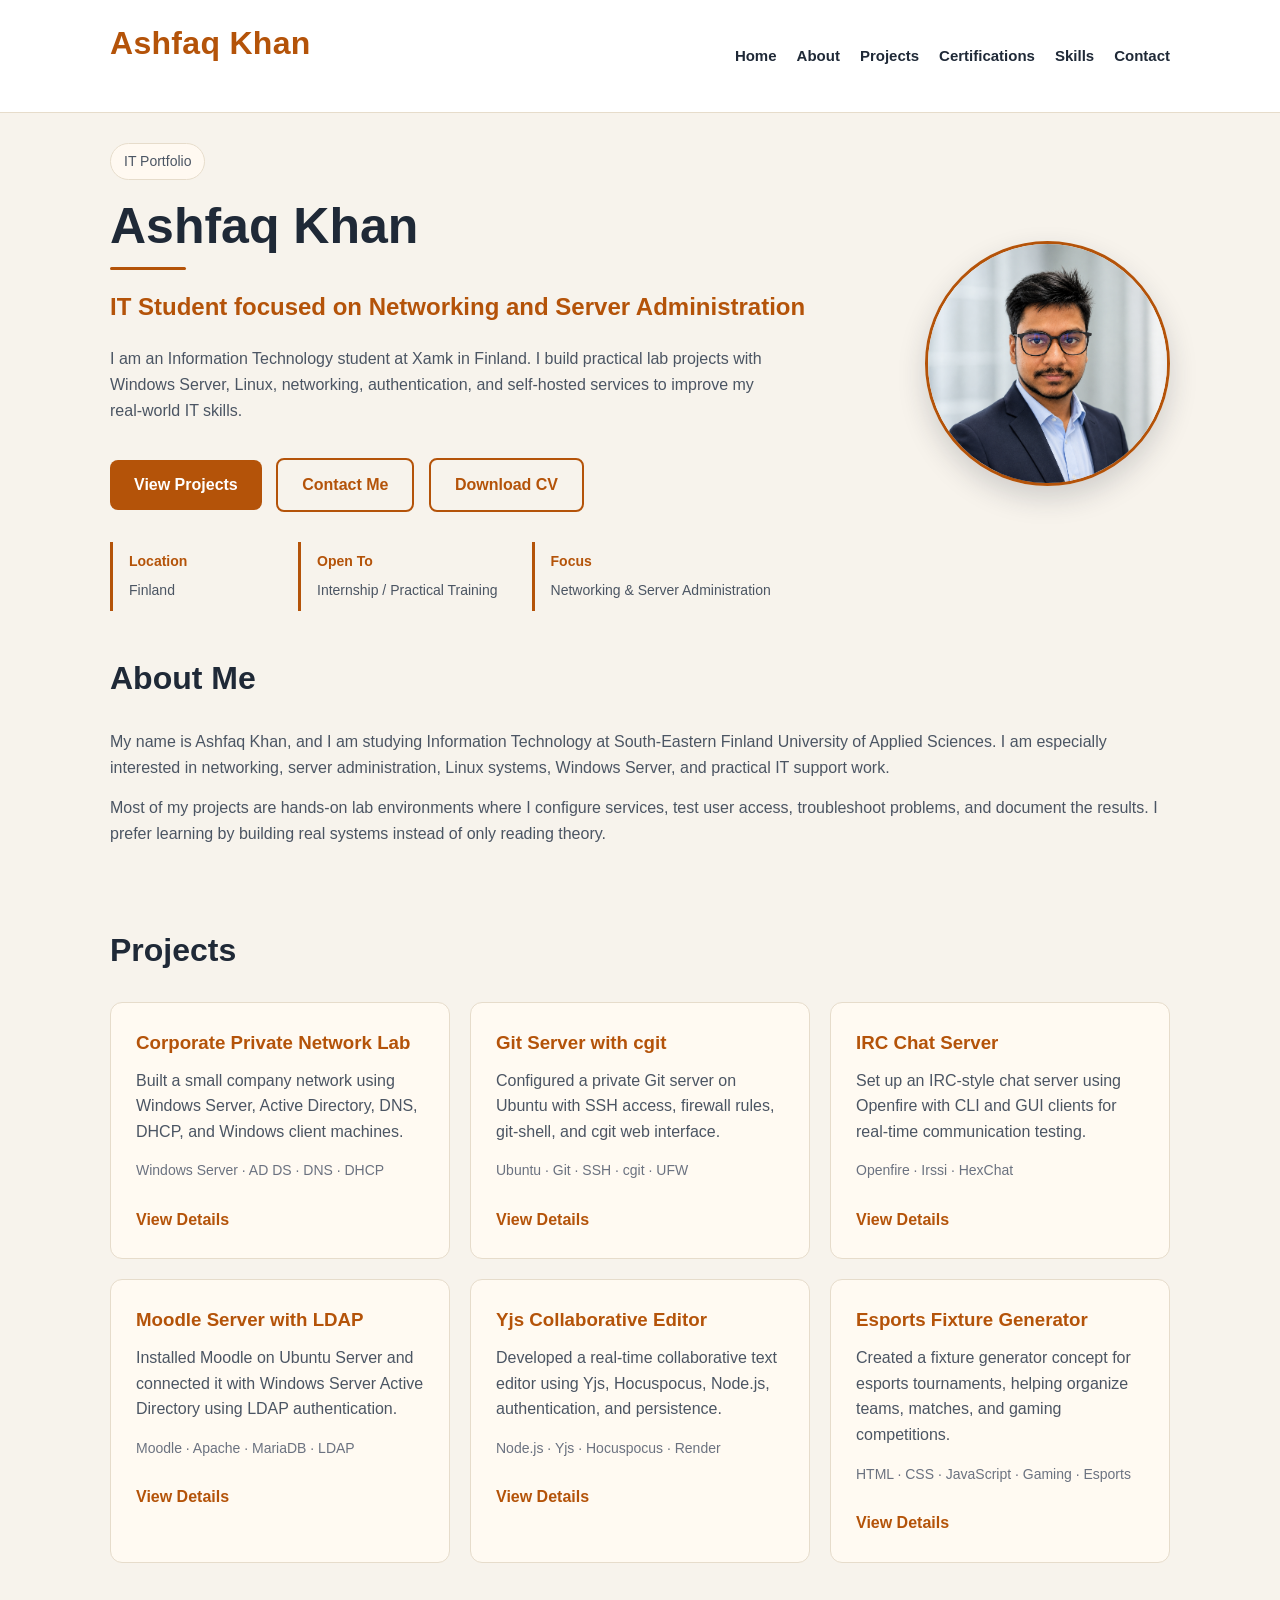
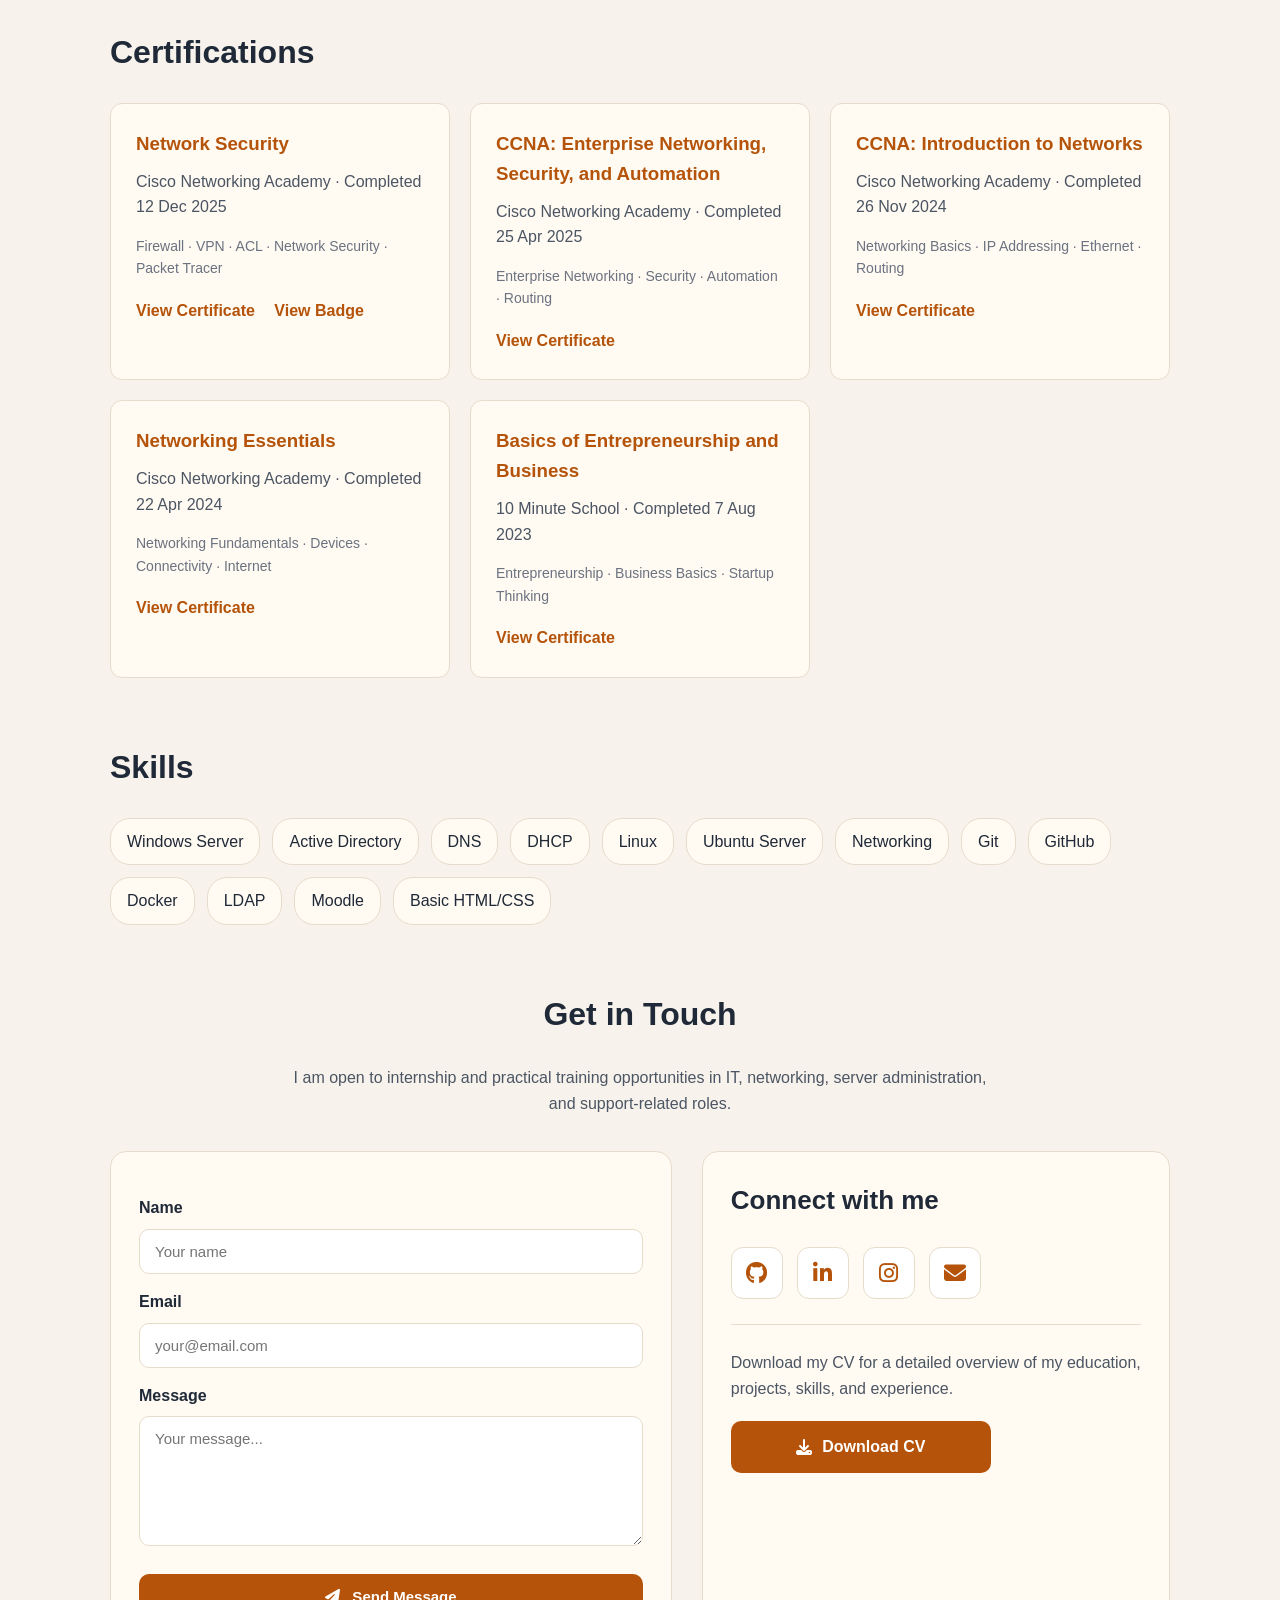
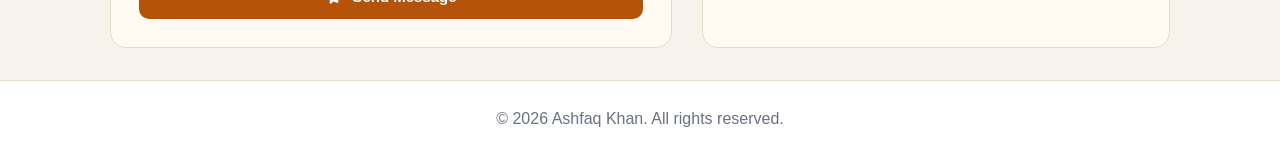
==== commit 26fab694: "Apply light professional portfolio design" ====
--- a/index.html
+++ b/index.html
@@ -3,39 +3,64 @@
 <head>
   <meta charset="UTF-8" />
   <meta name="viewport" content="width=device-width, initial-scale=1.0" />
-  <title>Ashfaq Khan | IT Portfolio</title>
+
+  <title>Ashfaq Khan | IT Portfolio | Networking & Server Administration</title>
+
+  <meta name="description" content="Ashfaq Khan is an IT student in Finland focused on networking, server administration, Linux, Windows Server, cybersecurity basics, and practical IT lab projects." />
+  <meta name="keywords" content="Ashfaq Khan, IT portfolio, networking, server administration, Windows Server, Linux, Active Directory, Cisco, cybersecurity, Xamk, Finland, IT student" />
+  <meta name="author" content="Ashfaq Khan" />
+  <meta name="robots" content="index, follow" />
+
+  <link rel="canonical" href="https://ashfaqkhan.vercel.app/" />
+
+  <meta property="og:title" content="Ashfaq Khan | IT Portfolio" />
+  <meta property="og:description" content="IT student focused on networking, server administration, Linux, Windows Server, cybersecurity basics, and practical IT lab projects." />
+  <meta property="og:type" content="website" />
+  <meta property="og:url" content="https://ashfaqkhan.vercel.app/" />
+  <meta property="og:image" content="https://ashfaqkhan.vercel.app/images/profile.png" />
+
+  <meta name="twitter:card" content="summary_large_image" />
+  <meta name="twitter:title" content="Ashfaq Khan | IT Portfolio" />
+  <meta name="twitter:description" content="IT student focused on networking, server administration, Linux, Windows Server, and cybersecurity basics." />
+  <meta name="twitter:image" content="https://ashfaqkhan.vercel.app/images/profile.png" />
+
   <link rel="stylesheet" href="style.css" />
   <link rel="stylesheet" href="https://cdnjs.cloudflare.com/ajax/libs/font-awesome/6.5.1/css/all.min.css">
 </head>
 <body>
+  <h1 class="seo-hidden">Ashfaq Khan IT Portfolio - Networking and Server Administration</h1>
 
   <header>
     <nav>
-  <h2 class="logo">Ashfaq Khan</h2>
-
-  <button class="menu-toggle" id="menu-toggle" aria-label="Open menu">
-    ☰
-  </button>
-
-  <ul id="nav-links">
-    <li><a href="#home">Home</a></li>
-    <li><a href="#about">About</a></li>
-    <li><a href="#projects">Projects</a></li>
-    <li><a href="#certifications">Certifications</a></li>
-    <li><a href="#skills">Skills</a></li>
-    <li><a href="#contact">Contact</a></li>
-  </ul>
-</nav>
+      <h2 class="logo">Ashfaq Khan</h2>
+
+      <button class="menu-toggle" id="menu-toggle" aria-label="Open menu">
+        ☰
+      </button>
+
+      <ul id="nav-links">
+        <li><a href="#home">Home</a></li>
+        <li><a href="#about">About</a></li>
+        <li><a href="#projects">Projects</a></li>
+        <li><a href="#certifications">Certifications</a></li>
+        <li><a href="#skills">Skills</a></li>
+        <li><a href="#contact">Contact</a></li>
+      </ul>
+    </nav>
   </header>
 
   <section id="home" class="hero">
     <div class="hero-content">
-      <h1>Hi, I am Ashfaq Khan</h1>
-      <h3>IT Student | Networking & Server Administration</h3>
+      <p class="small-label">IT Portfolio</p>
+
+      <h1>Ashfaq Khan</h1>
+
+      <h3>IT Student focused on Networking and Server Administration</h3>
+
       <p>
-        I am a Bachelor’s student in Information Technology at Xamk.
-        I enjoy working with servers, networking, Linux, Windows Server,
-        and practical IT lab projects.
+        I am an Information Technology student at Xamk in Finland. I build practical
+        lab projects with Windows Server, Linux, networking, authentication, and
+        self-hosted services to improve my real-world IT skills.
       </p>
 
       <div class="buttons">
@@ -45,20 +70,21 @@
       </div>
 
       <div class="hero-info">
-  <div>
-    <strong>Location</strong>
-    <span>Finland</span>
-  </div>
-  <div>
-    <strong>Open To</strong>
-    <span>Internship / Practical Training</span>
-  </div>
-  <div>
-    <strong>Focus</strong>
-    <span>Networking & Server Administration</span>
-  </div>
-</div>
-
+        <div>
+          <strong>Location</strong>
+          <span>Finland</span>
+        </div>
+
+        <div>
+          <strong>Open To</strong>
+          <span>Internship / Practical Training</span>
+        </div>
+
+        <div>
+          <strong>Focus</strong>
+          <span>Networking & Server Administration</span>
+        </div>
+      </div>
     </div>
 
     <div class="hero-image">
@@ -68,14 +94,18 @@
 
   <section id="about">
     <h2>About Me</h2>
+
     <p>
-      I am an IT student at South-Eastern Finland University of Applied Sciences.
-      My main interests are networking, server administration, cybersecurity basics,
-      Linux systems, Windows Server, and cloud technologies.
+      My name is Ashfaq Khan, and I am studying Information Technology at
+      South-Eastern Finland University of Applied Sciences. I am especially interested
+      in networking, server administration, Linux systems, Windows Server, and
+      practical IT support work.
     </p>
+
     <p>
-      I have completed several practical lab projects where I configured servers,
-      user authentication, internal networks, web services, and collaboration tools.
+      Most of my projects are hands-on lab environments where I configure services,
+      test user access, troubleshoot problems, and document the results. I prefer
+      learning by building real systems instead of only reading theory.
     </p>
   </section>
 
@@ -91,7 +121,7 @@
           DNS, DHCP, and Windows client machines.
         </p>
         <span>Windows Server · AD DS · DNS · DHCP</span>
-        <a href="project.html?id=corporate-network" class="project-btn">View Details</a>
+        <a href="/projects/corporate-network" class="project-btn">View Details</a>
       </div>
 
       <div class="project-card">
@@ -101,7 +131,7 @@
           firewall rules, git-shell, and cgit web interface.
         </p>
         <span>Ubuntu · Git · SSH · cgit · UFW</span>
-        <a href="project.html?id=git-server" class="project-btn">View Details</a>
+        <a href="/projects/git-server" class="project-btn">View Details</a>
       </div>
 
       <div class="project-card">
@@ -111,7 +141,7 @@
           for real-time communication testing.
         </p>
         <span>Openfire · Irssi · HexChat</span>
-        <a href="project.html?id=irc-chat" class="project-btn">View Details</a>
+        <a href="/projects/irc-chat" class="project-btn">View Details</a>
       </div>
 
       <div class="project-card">
@@ -121,7 +151,7 @@
           Active Directory using LDAP authentication.
         </p>
         <span>Moodle · Apache · MariaDB · LDAP</span>
-        <a href="project.html?id=moodle-ldap" class="project-btn">View Details</a>
+        <a href="/projects/moodle-ldap" class="project-btn">View Details</a>
       </div>
 
       <div class="project-card">
@@ -131,65 +161,65 @@
           Hocuspocus, Node.js, authentication, and persistence.
         </p>
         <span>Node.js · Yjs · Hocuspocus · Render</span>
-        <a href="project.html?id=collaborative-editor" class="project-btn">View Details</a>
-      </div>
-
-      <div class="project-card">
-  <h3>Esports Fixture Generator</h3>
-  <p>
-    Created a fixture generator concept for esports tournaments,
-    helping organize teams, matches, and gaming competitions.
-  </p>
-  <span>HTML · CSS · JavaScript · Gaming · Esports</span>
-  <a href="project.html?id=esports-fixture" class="project-btn">View Details</a>
-</div>
+        <a href="/projects/collaborative-editor" class="project-btn">View Details</a>
+      </div>
+
+      <div class="project-card">
+        <h3>Esports Fixture Generator</h3>
+        <p>
+          Created a fixture generator concept for esports tournaments,
+          helping organize teams, matches, and gaming competitions.
+        </p>
+        <span>HTML · CSS · JavaScript · Gaming · Esports</span>
+        <a href="/projects/esports-fixture" class="project-btn">View Details</a>
+      </div>
 
     </div>
   </section>
 
   <section id="certifications">
-  <h2>Certifications</h2>
-
-  <div class="cert-grid">
-
-    <div class="cert-card">
-      <h3>Network Security</h3>
-      <p>Cisco Networking Academy · Completed 12 Dec 2025</p>
-      <span>Firewall · VPN · ACL · Network Security · Packet Tracer</span>
-      <a href="certificates/network-security.pdf" class="project-btn" target="_blank">View Certificate</a>
-      <a href="https://www.credly.com/badges/883921ce-0913-48ed-8477-642ab029e1c6" class="project-btn" target="_blank">View Badge</a>
-    </div>
-
-    <div class="cert-card">
-      <h3>CCNA: Enterprise Networking, Security, and Automation</h3>
-      <p>Cisco Networking Academy · Completed 25 Apr 2025</p>
-      <span>Enterprise Networking · Security · Automation · Routing</span>
-      <a href="certificates/ccna-ensa.pdf" class="project-btn" target="_blank">View Certificate</a>
-    </div>
-
-    <div class="cert-card">
-      <h3>CCNA: Introduction to Networks</h3>
-      <p>Cisco Networking Academy · Completed 26 Nov 2024</p>
-      <span>Networking Basics · IP Addressing · Ethernet · Routing</span>
-      <a href="certificates/ccna-itn.pdf" class="project-btn" target="_blank">View Certificate</a>
-    </div>
-
-    <div class="cert-card">
-      <h3>Networking Essentials</h3>
-      <p>Cisco Networking Academy · Completed 22 Apr 2024</p>
-      <span>Networking Fundamentals · Devices · Connectivity · Internet</span>
-      <a href="certificates/networking-essentials.pdf" class="project-btn" target="_blank">View Certificate</a>
-    </div>
-
-    <div class="cert-card">
-      <h3>Basics of Entrepreneurship and Business</h3>
-      <p>10 Minute School · Completed 7 Aug 2023</p>
-      <span>Entrepreneurship · Business Basics · Startup Thinking</span>
-      <a href="certificates/entrepreneurship-business.pdf" class="project-btn" target="_blank">View Certificate</a>
-    </div>
-
-  </div>
-</section>
+    <h2>Certifications</h2>
+
+    <div class="cert-grid">
+
+      <div class="cert-card">
+        <h3>Network Security</h3>
+        <p>Cisco Networking Academy · Completed 12 Dec 2025</p>
+        <span>Firewall · VPN · ACL · Network Security · Packet Tracer</span>
+        <a href="certificates/network-security.pdf" class="project-btn" target="_blank">View Certificate</a>
+        <a href="https://www.credly.com/badges/883921ce-0913-48ed-8477-642ab029e1c6" class="project-btn" target="_blank">View Badge</a>
+      </div>
+
+      <div class="cert-card">
+        <h3>CCNA: Enterprise Networking, Security, and Automation</h3>
+        <p>Cisco Networking Academy · Completed 25 Apr 2025</p>
+        <span>Enterprise Networking · Security · Automation · Routing</span>
+        <a href="certificates/ccna-ensa.pdf" class="project-btn" target="_blank">View Certificate</a>
+      </div>
+
+      <div class="cert-card">
+        <h3>CCNA: Introduction to Networks</h3>
+        <p>Cisco Networking Academy · Completed 26 Nov 2024</p>
+        <span>Networking Basics · IP Addressing · Ethernet · Routing</span>
+        <a href="certificates/ccna-itn.pdf" class="project-btn" target="_blank">View Certificate</a>
+      </div>
+
+      <div class="cert-card">
+        <h3>Networking Essentials</h3>
+        <p>Cisco Networking Academy · Completed 22 Apr 2024</p>
+        <span>Networking Fundamentals · Devices · Connectivity · Internet</span>
+        <a href="certificates/networking-essentials.pdf" class="project-btn" target="_blank">View Certificate</a>
+      </div>
+
+      <div class="cert-card">
+        <h3>Basics of Entrepreneurship and Business</h3>
+        <p>10 Minute School · Completed 7 Aug 2023</p>
+        <span>Entrepreneurship · Business Basics · Startup Thinking</span>
+        <a href="certificates/entrepreneurship-business.pdf" class="project-btn" target="_blank">View Certificate</a>
+      </div>
+
+    </div>
+  </section>
 
   <section id="skills">
     <h2>Skills</h2>
@@ -211,74 +241,73 @@
     </div>
   </section>
 
- <section id="contact" class="contact-section">
-  <h2>Get in Touch</h2>
-  <p class="contact-intro">
-    Interested in collaboration, internship opportunities, or want to connect?
-    Feel free to send me a message.
-  </p>
-
-  <div class="contact-container">
-
-    <form class="contact-form" action="mailto:ashfaqkhanshimanto@gmail.com" method="post" enctype="text/plain">
-      <label for="name">Name</label>
-      <input type="text" id="name" name="name" placeholder="Your name">
-
-      <label for="email">Email</label>
-      <input type="email" id="email" name="email" placeholder="your@email.com">
-
-      <label for="message">Message</label>
-      <textarea id="message" name="message" rows="6" placeholder="Your message..."></textarea>
-
-      <button type="submit" class="send-btn">
-        <i class="fa-solid fa-paper-plane"></i>
-        Send Message
-      </button>
-    </form>
-
-    <div class="contact-card">
-      <h3>Connect with me</h3>
-
-      <div class="social-links">
-        <a href="https://github.com/Ashfaqkhanshimanto" target="_blank" aria-label="GitHub">
-          <i class="fa-brands fa-github"></i>
+  <section id="contact" class="contact-section">
+    <h2>Get in Touch</h2>
+
+    <p class="contact-intro">
+      I am open to internship and practical training opportunities in IT, networking,
+      server administration, and support-related roles.
+    </p>
+
+    <div class="contact-container">
+
+      <form class="contact-form" action="https://formspree.io/f/xvznkogd" method="POST">
+        <label for="name">Name</label>
+        <input type="text" id="name" name="name" placeholder="Your name" required>
+
+        <label for="email">Email</label>
+        <input type="email" id="email" name="email" placeholder="your@email.com" required>
+
+        <label for="message">Message</label>
+        <textarea id="message" name="message" rows="6" placeholder="Your message..." required></textarea>
+
+        <button type="submit" class="send-btn">
+          <i class="fa-solid fa-paper-plane"></i>
+          Send Message
+        </button>
+      </form>
+
+      <div class="contact-card">
+        <h3>Connect with me</h3>
+
+        <div class="social-links">
+          <a href="https://github.com/Ashfaqkhanshimanto" target="_blank" aria-label="GitHub">
+            <i class="fa-brands fa-github"></i>
+          </a>
+
+          <a href="https://www.linkedin.com/in/khan-ashfaq/" target="_blank" aria-label="LinkedIn">
+            <i class="fa-brands fa-linkedin-in"></i>
+          </a>
+
+          <a href="https://www.instagram.com/shimanto_khan48/" target="_blank" aria-label="Instagram">
+            <i class="fa-brands fa-instagram"></i>
+          </a>
+
+          <a href="mailto:ashfaqkhanshimanto@gmail.com" aria-label="Email">
+            <i class="fa-solid fa-envelope"></i>
+          </a>
+        </div>
+
+        <div class="contact-divider"></div>
+
+        <p>
+          Download my CV for a detailed overview of my education,
+          projects, skills, and experience.
+        </p>
+
+        <a href="Ashfaq-Khan-Resume.pdf" class="download-resume-btn" target="_blank">
+          <i class="fa-solid fa-download"></i>
+          Download CV
         </a>
-
-        <a href="https://www.linkedin.com/in/khan-ashfaq/" target="_blank" aria-label="LinkedIn">
-          <i class="fa-brands fa-linkedin-in"></i>
-        </a>
-
-        <a href="https://www.instagram.com/shimanto_khan48/" target="_blank" aria-label="Instagram">
-       <i class="fa-brands fa-instagram"></i>
-       </a>
-
-        <a href="mailto:ashfaqkhanshimanto@gmail.com" aria-label="Email">
-          <i class="fa-solid fa-envelope"></i>
-        </a>
-      </div>
-
-      <div class="contact-divider"></div>
-
-      <p>
-        Download my CV for a detailed overview of my education,
-        projects, skills, and experience.
-      </p>
-
-      <a href="Ashfaq-Khan-Resume.pdf" class="download-resume-btn" target="_blank">
-  <i class="fa-solid fa-download"></i>
-  Download CV
-</a>
-    </div>
-
-  </div>
-</section>
-  <!-- ashfaq khan -->
+      </div>
+
+    </div>
+  </section>
 
   <footer>
     <p>© 2026 Ashfaq Khan. All rights reserved.</p>
   </footer>
 
   <script src="script.js"></script>
-  <!-- ashfaq khan -->
 </body>
 </html>
--- a/style.css
+++ b/style.css
@@ -5,17 +5,41 @@
   font-family: Arial, sans-serif;
 }
 
+:root {
+  --bg: #f7f3ec;
+  --dark: #ffffff;
+  --card: #fffaf2;
+  --border: #e6dccb;
+  --text: #1f2937;
+  --muted: #4b5563;
+  --soft: #6b7280;
+  --accent: #b45309;
+  --accent-light: #d97706;
+}
+
+html {
+  scroll-behavior: smooth;
+}
+
 body {
-  background: #0f172a;
-  color: #e5e7eb;
+  background: var(--bg);
+  color: var(--text);
   line-height: 1.6;
-}
-
+  overflow-x: hidden;
+}
+
+.seo-hidden {
+  position: absolute;
+  left: -9999px;
+}
+
+/* Header */
 header {
-  background: #020617;
+  background: rgba(255, 255, 255, 0.96);
   position: sticky;
   top: 0;
   z-index: 100;
+  border-bottom: 1px solid var(--border);
 }
 
 nav {
@@ -27,17 +51,18 @@
   align-items: center;
 }
 
+.logo {
+  color: var(--accent);
+  letter-spacing: 0.3px;
+}
+
 .menu-toggle {
   display: none;
   background: none;
   border: none;
-  color: #e5e7eb;
+  color: var(--text);
   font-size: 30px;
   cursor: pointer;
-}
-
-.logo {
-  color: #38bdf8;
 }
 
 nav ul {
@@ -47,230 +72,250 @@
 }
 
 nav a {
-  color: #e5e7eb;
+  color: var(--text);
   text-decoration: none;
   font-weight: bold;
+  font-size: 15px;
 }
 
 nav a:hover {
-  color: #38bdf8;
-}
-
+  color: var(--accent);
+}
+
+/* General Layout */
 section {
   max-width: 1100px;
   margin: auto;
-  padding: 70px 20px;
-}
-
+  padding: 32px 20px;
+}
+
+h2 {
+  font-size: 32px;
+  margin-bottom: 25px;
+  color: var(--text);
+}
+
+/* Hero */
 .hero {
-  min-height: 90vh;
+  min-height: 52vh;
   display: flex;
   align-items: center;
   justify-content: space-between;
-  gap: 40px;
+  gap: 35px;
+  padding-top: 10px;
+  padding-bottom: 10px;
+}
+
+.hero-content {
+  animation: fadeUp 0.8s ease forwards;
+}
+
+.small-label {
+  display: inline-block;
+  color: var(--accent);
+  border: 1px solid var(--border);
+  background: rgba(255, 250, 242, 0.9);
+  border-radius: 999px;
+  padding: 6px 13px;
+  font-size: 14px;
+  margin-bottom: 15px;
 }
 
 .hero-content h1 {
-  font-size: 48px;
-  color: #ffffff;
-  line-height: 1.1;
+  font-size: 50px;
+  color: var(--text);
+  line-height: 1.05;
 }
 
 .hero-content h1::after {
   content: "";
   display: block;
-  width: 80px;
-  height: 4px;
-  background: #38bdf8;
+  width: 76px;
+  height: 3px;
+  background: var(--accent);
   margin-top: 15px;
   border-radius: 10px;
 }
 
 .hero-content h3 {
-  font-size: 26px;
-  color: #38bdf8;
-  margin: 10px 0;
+  font-size: 24px;
+  color: var(--accent);
+  margin: 18px 0 10px;
+  font-weight: 600;
 }
 
 .hero-content p {
-  max-width: 650px;
+  max-width: 660px;
   margin: 20px 0;
-  color: #cbd5e1;
+  color: var(--muted);
+}
+
+.hero-image {
+  animation: fadeInScale 0.9s ease forwards;
+  animation-delay: 0.15s;
+  opacity: 0;
 }
 
 .hero-image img {
-  width: 280px;
-  height: 280px;
+  width: 245px;
+  height: 245px;
   object-fit: cover;
   border-radius: 50%;
-  border: 4px solid #38bdf8;
-  box-shadow: 0 0 30px rgba(56, 189, 248, 0.35);
-  transition: transform 0.3s ease, box-shadow 0.3s ease;
+  border: 3px solid var(--accent);
+  box-shadow: 0 12px 28px rgba(31, 41, 55, 0.18);
+  transition: transform 0.3s ease, border-color 0.3s ease;
 }
 
 .hero-image img:hover {
-  transform: scale(1.04);
-  box-shadow: 0 0 45px rgba(56, 189, 248, 0.5);
+  transform: scale(1.02);
+  border-color: var(--accent-light);
 }
 
 .buttons {
   margin-top: 25px;
-}
-
-.hero-info {
-  display: flex;
-  gap: 15px;
-  margin-top: 30px;
-  flex-wrap: wrap;
-}
-
-.hero-info div {
-  background: #1e293b;
-  border: 1px solid #334155;
-  border-radius: 12px;
-  padding: 14px 18px;
-  min-width: 170px;
-}
-
-.hero-info strong {
-  display: block;
-  color: #38bdf8;
-  font-size: 14px;
-  margin-bottom: 5px;
-}
-
-.hero-info span {
-  color: #cbd5e1;
-  font-size: 14px;
+  animation: fadeUp 0.8s ease forwards;
+  animation-delay: 0.15s;
+  opacity: 0;
 }
 
 .btn {
   display: inline-block;
-  background: #38bdf8;
-  color: #020617;
+  background: var(--accent);
+  color: #ffffff;
   padding: 12px 24px;
   border-radius: 8px;
   text-decoration: none;
   font-weight: bold;
   margin-right: 10px;
   margin-top: 10px;
-  transition: transform 0.25s ease, box-shadow 0.25s ease;
+  transition: transform 0.25s ease, background 0.25s ease;
 }
 
 .btn:hover {
-  transform: translateY(-3px);
-  box-shadow: 0 10px 25px rgba(56, 189, 248, 0.25);
+  transform: translateY(-2px);
+  background: var(--accent-light);
 }
 
 .btn.secondary {
   background: transparent;
-  color: #38bdf8;
-  border: 2px solid #38bdf8;
-}
-
-h2 {
-  font-size: 32px;
-  margin-bottom: 25px;
-  color: #ffffff;
-}
-
+  color: var(--accent);
+  border: 2px solid var(--accent);
+}
+
+.btn.secondary:hover {
+  background: rgba(180, 83, 9, 0.08);
+}
+
+.hero-info {
+  display: flex;
+  gap: 18px;
+  margin-top: 30px;
+  flex-wrap: wrap;
+}
+
+.hero-info div {
+  background: transparent;
+  border-left: 3px solid var(--accent);
+  border-radius: 0;
+  padding: 8px 16px;
+  min-width: 170px;
+  animation: fadeUp 0.8s ease forwards;
+  opacity: 0;
+}
+
+.hero-info div:nth-child(1) {
+  animation-delay: 0.25s;
+}
+
+.hero-info div:nth-child(2) {
+  animation-delay: 0.35s;
+}
+
+.hero-info div:nth-child(3) {
+  animation-delay: 0.45s;
+}
+
+.hero-info strong {
+  display: block;
+  color: var(--accent);
+  font-size: 14px;
+  margin-bottom: 5px;
+}
+
+.hero-info span {
+  color: var(--muted);
+  font-size: 14px;
+}
+
+/* About */
 #about p {
   margin-bottom: 15px;
-  color: #cbd5e1;
-}
-
-.project-grid {
-  display: grid;
-  grid-template-columns: repeat(auto-fit, minmax(280px, 1fr));
-  gap: 20px;
-}
-
-.project-card {
-  background: #1e293b;
-  padding: 25px;
-  border-radius: 12px;
-  border: 1px solid #334155;
-  transition: transform 0.3s ease, box-shadow 0.3s ease;
-}
-
-.project-card:hover {
-  transform: translateY(-8px);
-  box-shadow: 0 15px 35px rgba(56, 189, 248, 0.15);
-}
-
-.project-card h3 {
-  color: #38bdf8;
-  margin-bottom: 10px;
-}
-
-.project-card p {
-  color: #cbd5e1;
-  margin-bottom: 15px;
-}
-
-.project-card span {
-  display: block;
-  color: #94a3b8;
-  font-size: 14px;
-  margin-top: 12px;
-  margin-bottom: 10px;
-}
-
-.project-btn {
-  display: inline-block;
-  margin-top: 15px;
-  color: #38bdf8;
-  text-decoration: none;
-  font-weight: bold;
-  border-bottom: 1px solid transparent;
-}
-
-.project-btn:hover {
-  border-bottom: 1px solid #38bdf8;
-}
-
+  color: var(--muted);
+}
+
+/* Projects and Certifications */
+.project-grid,
 .cert-grid {
   display: grid;
   grid-template-columns: repeat(auto-fit, minmax(280px, 1fr));
   gap: 20px;
 }
 
+.project-card,
 .cert-card {
-  background: #1e293b;
+  background: var(--card);
   padding: 25px;
   border-radius: 12px;
-  border: 1px solid #334155;
-  transition: transform 0.3s ease, box-shadow 0.3s ease;
-}
-
+  border: 1px solid var(--border);
+  transition: transform 0.3s ease, border-color 0.3s ease;
+}
+
+.project-card:hover,
 .cert-card:hover {
-  transform: translateY(-6px);
-  box-shadow: 0 15px 35px rgba(56, 189, 248, 0.15);
-}
-
+  transform: translateY(-4px);
+  border-color: var(--accent);
+}
+
+.project-card h3,
 .cert-card h3 {
-  color: #38bdf8;
+  color: var(--accent);
   margin-bottom: 10px;
 }
 
+.project-card p,
 .cert-card p {
-  color: #cbd5e1;
-  margin-bottom: 12px;
-}
-
+  color: var(--muted);
+  margin-bottom: 15px;
+}
+
+.project-card span,
 .cert-card span {
   display: block;
-  color: #94a3b8;
+  color: var(--soft);
   font-size: 14px;
-  margin-bottom: 15px;
+  margin-top: 12px;
+  margin-bottom: 10px;
+}
+
+.project-btn {
+  display: inline-block;
+  margin-top: 15px;
+  color: var(--accent);
+  text-decoration: none;
+  font-weight: bold;
+  border-bottom: 1px solid transparent;
+}
+
+.project-btn:hover {
+  border-bottom: 1px solid var(--accent);
 }
 
 .cert-card .project-btn {
-  display: inline-block;
   margin-right: 15px;
   margin-top: 8px;
 }
 
+/* Skills */
 .skills-list {
   display: flex;
   flex-wrap: wrap;
@@ -278,13 +323,14 @@
 }
 
 .skills-list span {
-  background: #1e293b;
-  color: #e5e7eb;
-  border: 1px solid #334155;
+  background: var(--card);
+  color: var(--text);
+  border: 1px solid var(--border);
   padding: 10px 16px;
   border-radius: 20px;
 }
 
+/* Project Detail Page */
 .project-detail {
   max-width: 900px;
   padding-top: 100px;
@@ -292,7 +338,7 @@
 
 .project-detail h1 {
   font-size: 42px;
-  color: #38bdf8;
+  color: var(--accent);
   margin-bottom: 20px;
 }
 
@@ -302,7 +348,7 @@
 
 .detail-list {
   margin-left: 25px;
-  color: #cbd5e1;
+  color: var(--muted);
 }
 
 .detail-list li {
@@ -318,8 +364,8 @@
 }
 
 .project-image-card {
-  background: #1e293b;
-  border: 1px solid #334155;
+  background: var(--card);
+  border: 1px solid var(--border);
   border-radius: 12px;
   overflow: hidden;
 }
@@ -332,12 +378,12 @@
 }
 
 .project-image-card p {
-  color: #cbd5e1;
+  color: var(--muted);
   font-size: 14px;
   padding: 12px;
 }
 
-/* Contact Section */
+/* Contact */
 .contact-section {
   text-align: center;
 }
@@ -345,7 +391,7 @@
 .contact-intro {
   max-width: 700px;
   margin: 0 auto 35px auto;
-  color: #cbd5e1;
+  color: var(--muted);
 }
 
 .contact-container {
@@ -357,17 +403,16 @@
 
 .contact-form,
 .contact-card {
-  background: #1e293b;
-  border: 1px solid #334155;
+  background: var(--card);
+  border: 1px solid var(--border);
   border-radius: 16px;
   padding: 28px;
   text-align: left;
-  box-shadow: 0 15px 35px rgba(15, 23, 42, 0.35);
 }
 
 .contact-form label {
   display: block;
-  color: #e5e7eb;
+  color: var(--text);
   font-weight: bold;
   margin-bottom: 8px;
   margin-top: 15px;
@@ -376,9 +421,9 @@
 .contact-form input,
 .contact-form textarea {
   width: 100%;
-  background: #020617;
-  color: #e5e7eb;
-  border: 1px solid #334155;
+  background: #ffffff;
+  color: var(--text);
+  border: 1px solid var(--border);
   border-radius: 10px;
   padding: 13px 15px;
   font-size: 15px;
@@ -387,22 +432,21 @@
 
 .contact-form input:focus,
 .contact-form textarea:focus {
-  border-color: #38bdf8;
-  box-shadow: 0 0 0 3px rgba(56, 189, 248, 0.15);
+  border-color: var(--accent);
 }
 
 .send-btn {
   width: 100%;
   margin-top: 20px;
-  background: #38bdf8;
-  color: #020617;
+  background: var(--accent);
+  color: #ffffff;
   border: none;
   border-radius: 10px;
   padding: 14px 22px;
   font-weight: bold;
   font-size: 15px;
   cursor: pointer;
-  transition: transform 0.25s ease, box-shadow 0.25s ease;
+  transition: transform 0.25s ease, background 0.25s ease;
 }
 
 .send-btn i {
@@ -410,12 +454,12 @@
 }
 
 .send-btn:hover {
-  transform: translateY(-3px);
-  box-shadow: 0 10px 25px rgba(56, 189, 248, 0.25);
+  transform: translateY(-2px);
+  background: var(--accent-light);
 }
 
 .contact-card h3 {
-  color: #ffffff;
+  color: var(--text);
   font-size: 26px;
   margin-bottom: 25px;
 }
@@ -430,32 +474,31 @@
 .social-links a {
   width: 52px;
   height: 52px;
-  background: #020617;
-  color: #38bdf8;
-  border: 1px solid #334155;
+  background: #ffffff;
+  color: var(--accent);
+  border: 1px solid var(--border);
   border-radius: 12px;
   text-decoration: none;
   display: flex;
   align-items: center;
   justify-content: center;
   font-size: 22px;
-  transition: transform 0.25s ease, border-color 0.25s ease, box-shadow 0.25s ease;
+  transition: transform 0.25s ease, border-color 0.25s ease;
 }
 
 .social-links a:hover {
-  transform: translateY(-4px);
-  border-color: #38bdf8;
-  box-shadow: 0 10px 25px rgba(56, 189, 248, 0.2);
+  transform: translateY(-3px);
+  border-color: var(--accent);
 }
 
 .contact-divider {
   height: 1px;
-  background: #334155;
+  background: var(--border);
   margin: 25px 0;
 }
 
 .contact-card p {
-  color: #cbd5e1;
+  color: var(--muted);
   margin-bottom: 20px;
 }
 
@@ -464,32 +507,59 @@
   align-items: center;
   justify-content: center;
   gap: 10px;
-  background: #38bdf8;
-  color: #020617 !important;
+  background: var(--accent);
+  color: #ffffff !important;
   padding: 13px 24px;
   border-radius: 10px;
   text-decoration: none;
   font-weight: bold;
   width: 100%;
   max-width: 260px;
-  transition: transform 0.25s ease, box-shadow 0.25s ease;
+  transition: transform 0.25s ease, background 0.25s ease;
 }
 
 .download-resume-btn:hover {
-  transform: translateY(-3px);
-  box-shadow: 0 10px 25px rgba(56, 189, 248, 0.25);
-}
-
-#contact a {
-  color: #38bdf8;
-  text-decoration: none;
-}
-
+  transform: translateY(-2px);
+  background: var(--accent-light);
+}
+
+/* Footer */
 footer {
   text-align: center;
   padding: 25px;
-  background: #020617;
-  color: #94a3b8;
+  background: #ffffff;
+  color: var(--soft);
+  border-top: 1px solid var(--border);
+}
+
+/* Animations */
+@keyframes fadeUp {
+  from {
+    opacity: 0;
+    transform: translateY(22px);
+  }
+  to {
+    opacity: 1;
+    transform: translateY(0);
+  }
+}
+
+@keyframes fadeInScale {
+  from {
+    opacity: 0;
+    transform: scale(0.96);
+  }
+  to {
+    opacity: 1;
+    transform: scale(1);
+  }
+}
+
+@media (prefers-reduced-motion: reduce) {
+  * {
+    animation: none !important;
+    transition: none !important;
+  }
 }
 
 /* Mobile */
@@ -510,8 +580,8 @@
     position: absolute;
     top: 65px;
     right: 20px;
-    background: #020617;
-    border: 1px solid #334155;
+    background: var(--dark);
+    border: 1px solid var(--border);
     border-radius: 12px;
     padding: 15px;
     width: 220px;
@@ -530,7 +600,7 @@
   }
 
   section {
-    padding: 50px 18px;
+    padding: 45px 18px;
   }
 
   .hero {
@@ -538,7 +608,7 @@
     flex-direction: column-reverse;
     text-align: center;
     gap: 30px;
-    padding-top: 50px;
+    padding-top: 45px;
   }
 
   .hero-content h1 {
@@ -560,8 +630,8 @@
   }
 
   .hero-image img {
-    width: 220px;
-    height: 220px;
+    width: 210px;
+    height: 210px;
   }
 
   .buttons {
@@ -585,6 +655,7 @@
   .hero-info div {
     width: 100%;
     max-width: 280px;
+    text-align: left;
   }
 
   .project-grid,
@@ -613,7 +684,7 @@
     height: auto;
     max-height: 260px;
     object-fit: contain;
-    background: #020617;
+    background: #ffffff;
   }
 
   .social-links {
@@ -664,8 +735,8 @@
   }
 
   .hero-image img {
-    width: 190px;
-    height: 190px;
+    width: 185px;
+    height: 185px;
   }
 
   .skills-list span {
